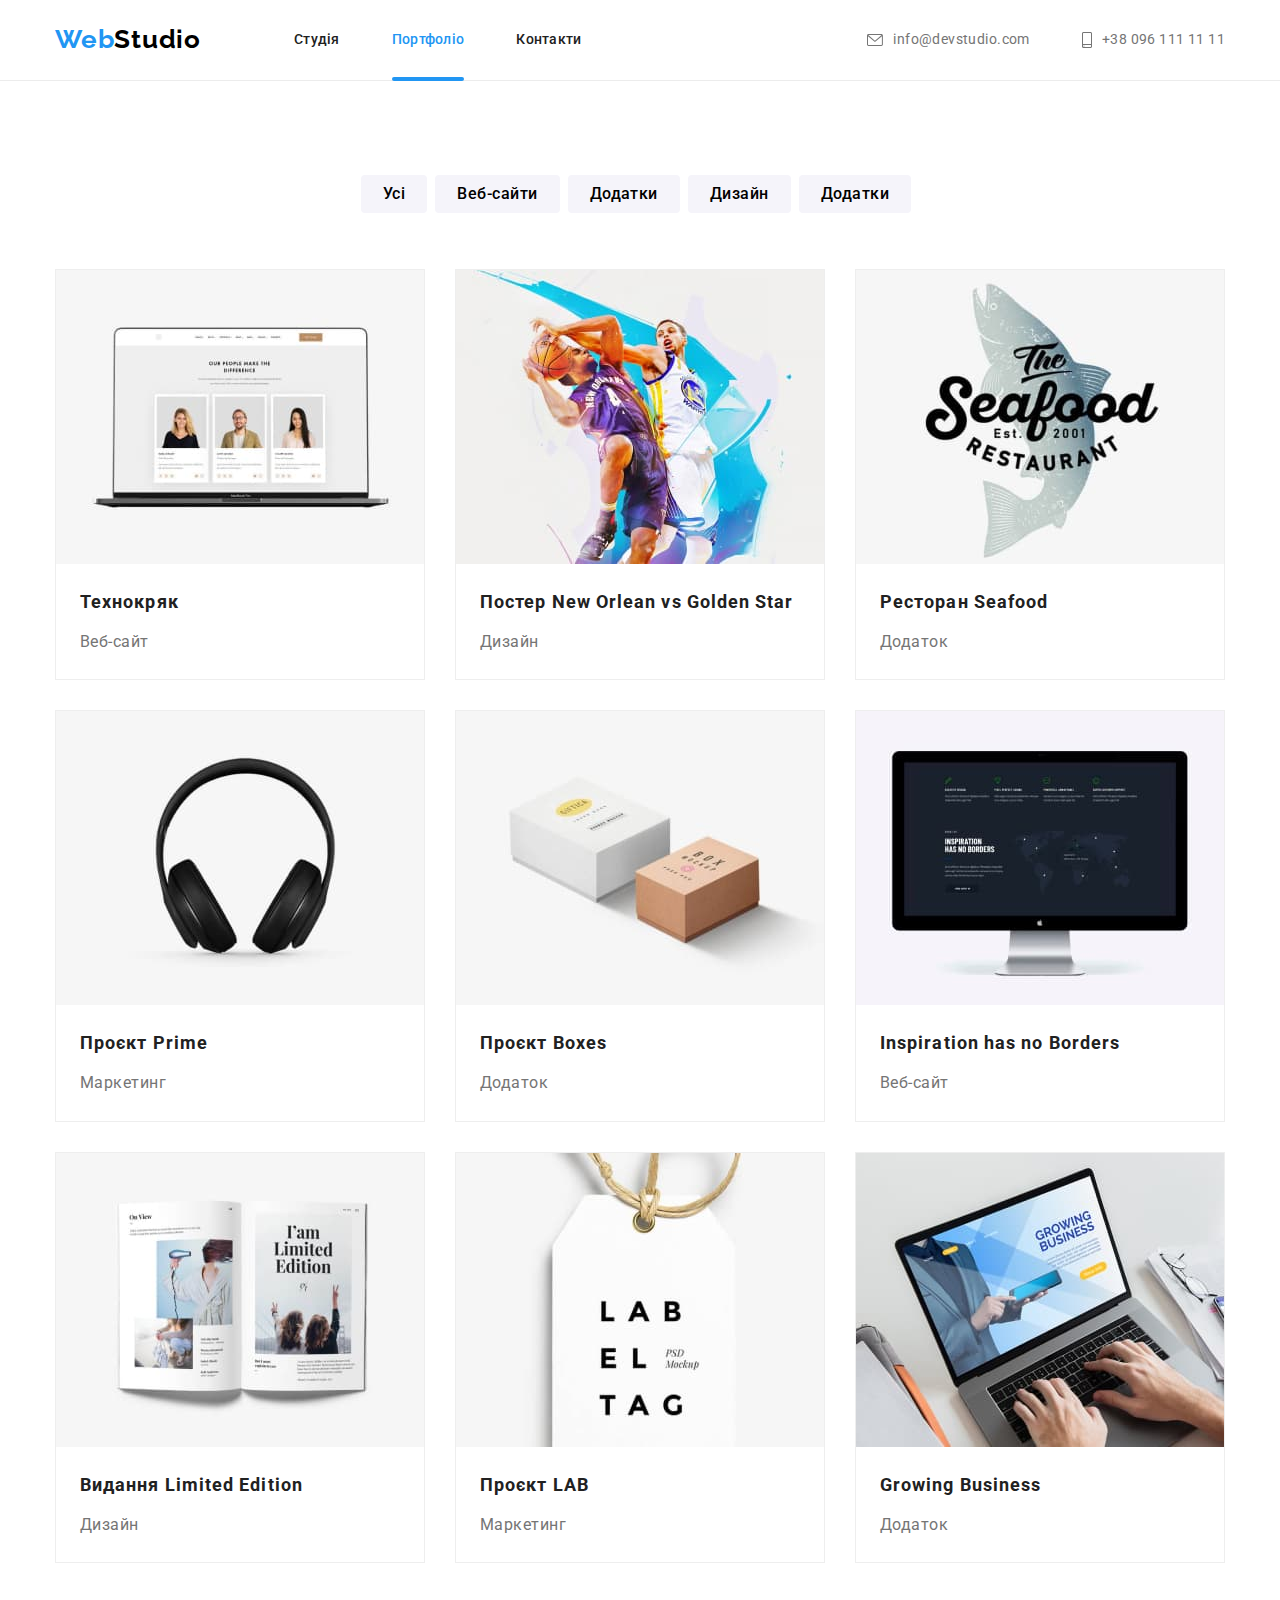
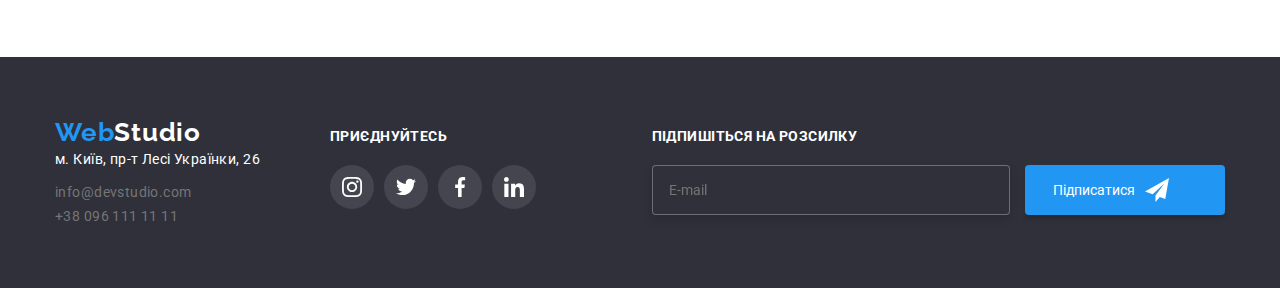
==== portfolio.html @ c7c5f83a "AAAAAAAAAAAAAA" ====
<!DOCTYPE html>
<html lang="uk">
  <head>
    <meta charset="UTF-8" />
    <meta http-equiv="X-UA-Compatible" content="IE=edge" />
    <meta name="viewport" content="width=device-width, initial-scale=1.0" />
    <link
      href="https://fonts.googleapis.com/css2?family=Raleway:wght@700&family=Roboto:wght@400;500;700;900&display=swap"
      rel="stylesheet"
    />
    <link
      rel="stylesheet"
      href="https://cdn.jsdelivr.net/npm/modern-normalize@1.1.0/modern-normalize.min.css"
    />
    <link rel="stylesheet" href="./css/styles.css" />
    <link rel="stylesheet" href="./sass/main.css">
    <title>Портфоліо</title>
  </head>
  <body>
    <header>
      <div class="conteiner header-conteiner">
        <nav class="nav-roof">
          <a class="logo-w" href="./index.html">
            <span class="logo">Web</span>Studio
          </a>
          <ul class="navigation">
            <li class="stipes">
              <a href="./index.html" class="navigation-col cursor">Студія</a>
            </li>
            <li class="stipes">
              <a
                href="./portfolio.html"
                class="navigation-col cursor-fx current"
                >Портфоліо</a
              >
            </li>
            <li class="stipes">
              <a href="#" class="navigation-col cursor">Контакти</a>
            </li>
          </ul>
        </nav>
        <ul class="navigation">
          <li>
            <a href="mailto:info@devstudio.com" class="navig-adres">
              <svg
                aria-label="пошта"
                class="navig-adres conta-ic"
                width="16px"
                height="12px"
              >
                <use href="./images/icons.svg#icon-mail-icon"></use>
              </svg>
              info@devstudio.com
            </a>
          </li>
          <li>
            <a href="tel:+380961111111" class="navig-adres">
              <svg
                aria-label="телефон"
                class="navig-adres conta-ic"
                width="10"
                height="16"
              >
                <use href="./images/icons.svg#icon-smartphone"></use>
              </svg>
              +38 096 111 11 11
            </a>
          </li>
        </ul>
      </div>
    </header>
    <main>
      <section class="buttons-portfolio-page">
        <div class="conteiner">
          <h1 class="visually-hidden">Наші проекти</h1>
          <ul>
            <div class="geo-port-butt">
              <li>
                <button type="button" class="button-portfolio">Усі</button>
              </li>
              <li>
                <button type="button" class="button-portfolio">
                  Веб-сайти
                </button>
              </li>
              <li>
                <button type="button" class="button-portfolio">Додатки</button>
              </li>
              <li>
                <button type="button" class="button-portfolio">Дизайн</button>
              </li>
              <li>
                <button type="button" class="button-portfolio">Додатки</button>
              </li>
            </div>
          </ul>
          <ul class="pic-port">
            <li class="portfolio-pic-back">
              <a class="portfolink" href="#">
                <div class="img-wrapper">
                  <img
                    src="./images/portfolio/the-technokryak.jpg"
                    alt="Сайт технокряк"
                    width="370"
                    height="294"
                  />
                  <div class="overlay">
                    <p class="overlay-tx">
                      Ресурс пропонує комплексні пропозиції з різним рівнем
                      функціоналу та сервісів. Все це дозволить відвідувачу
                      отримати вичерпні відомості про компанію чи приватну
                      особу.
                    </p>
                  </div>
                </div>
                <div class="pot-tx">
                  <h2 class="list-portfolio">Технокряк</h2>
                  <p class="list-portfolio-hide">Веб-сайт</p>
                </div>
              </a>
            </li>
            <li class="portfolio-pic-back">
              <a class="portfolink" href="#">
                <div class="img-wrapper">
                  <img
                    src="./images/portfolio/poster-of-basket-game.jpg"
                    alt="Постер до гри"
                    width="370"
                    height="294"
                  />
                  <div class="overlay">
                    <p class="overlay-tx">
                      Ресурс пропонує комплексні пропозиції з різним рівнем
                      функціоналу та сервісів. Все це дозволить відвідувачу
                      отримати вичерпні відомості про компанію чи приватну
                      особу.
                    </p>
                  </div>
                </div>
                <div class="pot-tx">
                  <h2 class="list-portfolio">
                    Постер New Orlean vs Golden Star
                  </h2>
                  <p class="list-portfolio-hide">Дизайн</p>
                </div>
              </a>
            </li>
            <li class="portfolio-pic-back">
              <a class="portfolink" href="#">
                <div class="img-wrapper">
                  <img
                    src="./images/portfolio/restaurant.jpg"
                    alt="Ресторан"
                    width="370"
                    height="294"
                  />
                  <div class="overlay">
                    <p class="overlay-tx">
                      Ресурс пропонує комплексні пропозиції з різним рівнем
                      функціоналу та сервісів. Все це дозволить відвідувачу
                      отримати вичерпні відомості про компанію чи приватну
                      особу.
                    </p>
                  </div>
                </div>
                <div class="pot-tx">
                  <h2 class="list-portfolio">Ресторан Seafood</h2>
                  <p class="list-portfolio-hide">Додаток</p>
                </div>
              </a>
            </li>
            <li class="portfolio-pic-back">
              <a class="portfolink" href="#">
                <div class="img-wrapper">
                  <img
                    src="./images/portfolio/the-prime-project.jpg"
                    alt="Проект прайм"
                    width="370"
                    height="294"
                  />
                  <div class="overlay">
                    <p class="overlay-tx">
                      Ресурс пропонує комплексні пропозиції з різним рівнем
                      функціоналу та сервісів. Все це дозволить відвідувачу
                      отримати вичерпні відомості про компанію чи приватну
                      особу.
                    </p>
                  </div>
                </div>
                <div class="pot-tx">
                  <h2 class="list-portfolio">Проєкт Prime</h2>
                  <p class="list-portfolio-hide">Маркетинг</p>
                </div>
              </a>
            </li>
            <li class="portfolio-pic-back">
              <a class="portfolink" href="#">
                <div class="img-wrapper">
                  <img
                    src="./images/portfolio/project-boxes.jpg"
                    alt="Проект коробки"
                    width="370"
                    height="294"
                  />
                  <div class="overlay">
                    <p class="overlay-tx">
                      Ресурс пропонує комплексні пропозиції з різним рівнем
                      функціоналу та сервісів. Все це дозволить відвідувачу
                      отримати вичерпні відомості про компанію чи приватну
                      особу.
                    </p>
                  </div>
                </div>
                <div class="pot-tx">
                  <h2 class="list-portfolio">Проєкт Boxes</h2>
                  <p class="list-portfolio-hide">Додаток</p>
                </div>
              </a>
            </li>
            <li class="portfolio-pic-back">
              <a class="portfolink" href="#">
                <div class="img-wrapper">
                  <img
                    src="./images/portfolio/inspiration.jpg"
                    alt="Натхнення не має кордонів"
                    width="370"
                    height="294"
                  />
                  <div class="overlay">
                    <p class="overlay-tx">
                      Ресурс пропонує комплексні пропозиції з різним рівнем
                      функціоналу та сервісів. Все це дозволить відвідувачу
                      отримати вичерпні відомості про компанію чи приватну
                      особу.
                    </p>
                  </div>
                </div>
                <div class="pot-tx">
                  <h2 class="list-portfolio">Inspiration has no Borders</h2>
                  <p class="list-portfolio-hide">Веб-сайт</p>
                </div>
              </a>
            </li>
            <li class="portfolio-pic-back">
              <a class="portfolink" href="#">
                <div class="img-wrapper">
                  <img
                    src="./images/portfolio/journal.jpg"
                    alt="Журнал"
                    width="370"
                    height="294"
                  />
                  <div class="overlay">
                    <p class="overlay-tx">
                      Ресурс пропонує комплексні пропозиції з різним рівнем
                      функціоналу та сервісів. Все це дозволить відвідувачу
                      отримати вичерпні відомості про компанію чи приватну
                      особу.
                    </p>
                  </div>
                </div>
                <div class="pot-tx">
                  <h2 class="list-portfolio">Видання Limited Edition</h2>
                  <p class="list-portfolio-hide">Дизайн</p>
                </div>
              </a>
            </li>
            <li class="portfolio-pic-back">
              <a class="portfolink" href="#">
                <div class="img-wrapper">
                  <img
                    src="./images/portfolio/the-lab-project.jpg"
                    alt="Проект Лаб"
                    width="370"
                    height="294"
                  />
                  <div class="overlay">
                    <p class="overlay-tx">
                      Ресурс пропонує комплексні пропозиції з різним рівнем
                      функціоналу та сервісів. Все це дозволить відвідувачу
                      отримати вичерпні відомості про компанію чи приватну
                      особу.
                    </p>
                  </div>
                </div>
                <div class="pot-tx">
                  <h2 class="list-portfolio">Проєкт LAB</h2>
                  <p class="list-portfolio-hide">Маркетинг</p>
                </div>
              </a>
            </li>
            <li class="portfolio-pic-back">
              <a class="portfolink" href="#">
                <div class="img-wrapper">
                  <img
                    src="./images/portfolio/growing-business.jpg"
                    alt="Зростаючий бізнес"
                    width="370"
                    height="294"
                  />
                  <div class="overlay">
                    <p class="overlay-tx">
                      Ресурс пропонує комплексні пропозиції з різним рівнем
                      функціоналу та сервісів. Все це дозволить відвідувачу
                      отримати вичерпні відомості про компанію чи приватну
                      особу.
                    </p>
                  </div>
                </div>
                <div class="pot-tx">
                  <h2 class="list-portfolio">Growing Business</h2>
                  <p class="list-portfolio-hide">Додаток</p>
                </div>
              </a>
            </li>
          </ul>
        </div>
      </section>
    </main>
    <footer class="web-footer">
      <div class="conteiner social-footer">
        <div class="footer-soccial">
          <a class="logo-w-footer" href="./index.html">
            <span class="logo">Web</span>Studio
          </a>
          <address>
            <ul>
              <li class="adre-s">
                <a
                  class="adress"
                  href="https://goo.gl/maps/diu9BWf4i3KZR2hF7"
                  rel="noopener noreferrer nofollow"
                >
                  м. Київ, пр-т Лесі Українки, 26
                </a>
              </li>
              <li>
                <a href="mailto:info@devstudio.com" class="navig-adres">
                  info@devstudio.com
                </a>
              </li>
              <li>
                <a href="tel:+380961111111" class="navig-adres">
                  +38 096 111 11 11
                </a>
              </li>
            </ul>
          </address>
        </div>
        <div class="footer-mg">
          <p class="tx-footer">Приєднуйтесь</p>
          <ul class="footer-icon-list">
            <li>
              <a href="#" class="social-footer-link">
                <svg aria-label="інста" class="social-footer-icon">
                  <use href="./images/icons.svg#icon-instagram"></use>
                </svg>
              </a>
            </li>
            <li>
              <a href="#" class="social-footer-link">
                <svg aria-label="твітер" class="social-footer-icon">
                  <use href="./images/icons.svg#icon-twitter"></use>
                </svg>
              </a>
            </li>
            <li>
              <a href="#" class="social-footer-link">
                <svg aria-label="фейсбук" class="social-footer-icon">
                  <use href="./images/icons.svg#icon-facebook"></use>
                </svg>
              </a>
            </li>
            <li>
              <a href="#" class="social-footer-link">
                <svg aria-label="лінкедін" class="social-footer-icon">
                  <use href="./images/icons.svg#icon-linkedin"></use>
                </svg>
              </a>
            </li>
          </ul>
        </div>
        <div class="form-footer">
          <p class="tx-footer">Підпишіться на розсилку</p>
          <form class="sub-footer">
            <label>
              <input
                type="email"
                class="footer-input"
                name="Email_adress"
                placeholder="E-mail"
                required
              />
            </label>
            <button type="submit" class="footer-button">
              Підписатися
              <svg
                aria-label="розсилка"
                class="ico-m"
                width="24px"
                height="24px"
              >
                <use href="./images/icons.svg#icon-send-f"></use>
              </svg>
            </button>
          </form>
        </div>
      </div>
    </footer>
  </body>
</html>
---- css/styles.css ----
.conta-ic {
  margin-right: 10px;
}
.conta-ic:hover,
.conta-ic:focus {
  color: var(--hovers-and-logo-color);
}
.social-list {
  display: flex;
  justify-content: center;
  column-gap: 10px;
}
.social-list-icon {
  width: 20px;
  height: 20px;
}
.social-list-link {
  width: 44px;
  height: 44px;
  border-radius: 50%;
  background-color: var(--bacground-color);
  display: flex;
  align-items: center;
  justify-content: center;
  fill: var(--social-icon-color);
  transition: background-color 250ms cubic-bezier(0.4, 0, 0.2, 1),
    fill 250ms cubic-bezier(0.4, 0, 0.2, 1);
}
.social-footer-icon {
  width: 20px;
  height: 20px;
  fill: var(--bacground-color);
}

.social-list-link:hover,
.social-list-link:focus {
  background-color: var(--hovers-and-logo-color);
}
.social-list-link:hover .social-list-icon,
.social-list-link:focus .social-list-icon {
  fill: var(--bacground-color);
}
.footer-adr {
  display: flex;
}
.web-footer {
  background-color: var(--board-bacground-color);
  padding-bottom: 60px;
  padding-top: 60px;
}
.address {
  margin-top: 20px;
}
---- sass/main.css ----
:root {
  --p-text-color: #757575;
  --bacground-color: #ffffff;
  --another-bacground-color: #f5f4fa;
  --board-bacground-color: #2f303a;
  --titel-link-color: #212121;
  --contacts-link-color: #757575;
  --hovers-and-logo-color: #2196f3;
  --logo-w-color: #000000;
  --logo-plus-color: #ffffff;
  --address-bord-color: #ffffff;
  --botton-colors-portfolio: #f5f4fa;
  --bacground-color-knopka: #188ce8;
  --bacground-color-advantages: #f5f4fa;
  --border-portfolio-pic: #eeeeee;
  --social-icon-color: #afb1b8;
}

h1,
h2,
h3,
h4,
p {
  margin: 0px;
}

ul,
ol {
  margin-top: 0;
  margin-bottom: 0;
  padding-left: 0;
}

button {
  cursor: pointer;
}

img {
  display: block;
  max-width: 101%;
  height: auto;
}

.list {
  list-style: none;
}

.link {
  text-decoration: none;
}

body {
  font-family: "Roboto", sans-serif;
  font-size: 14px;
  letter-spacing: 0.03em;
  color: var(--titel-link-color);
}

header {
  border-bottom: 1px solid #ececec;
}

ul {
  list-style: none;
}

.conteiner {
  width: 1200px;
  margin-left: auto;
  margin-right: auto;
  padding-left: 15px;
  padding-right: 15px;
}

.header-conteiner {
  display: flex;
  align-items: center;
  justify-content: space-between;
}

.board-knopka {
  width: 700px;
}

.klient {
  padding-top: 94px;
  padding-bottom: 94px;
}

.social-footer {
  display: flex;
  align-items: baseline;
}

.visually-hidden {
  position: absolute;
  white-space: nowrap;
  width: 1px;
  height: 1px;
  overflow: hidden;
  border: 0;
  padding: 0;
  clip: rect(0 0 0 0);
  -webkit-clip-path: inset(50%);
          clip-path: inset(50%);
  margin: -1px;
}

.button-modal {
  display: flex;
  align-items: center;
  justify-content: center;
  font-style: inherit;
  font-weight: 700;
  color: var(--bacground-color);
  font-size: 16px;
  line-height: 30px;
  letter-spacing: 0.06em;
  border: none;
  width: 200px;
  height: 50px;
  background-color: var(--hovers-and-logo-color);
  box-shadow: 0px 4px 4px rgba(0, 0, 0, 0.15);
  border-radius: 4px;
  margin: auto;
  margin-top: 30px;
}

.button-modal:hover,
.button-modal:focus {
  background-color: var(--bacground-color-knopka);
  transition: box-shadow 250ms cubic-bezier(0.4, 0, 0.2, 1);
}

.navig-adres {
  font-weight: 400;
  font-size: 14px;
  line-height: 1.7;
  font-style: normal;
  letter-spacing: 0.03em;
  color: var(--contacts-link-color);
  text-decoration: none;
  display: flex;
  align-items: center;
  transition: color 250ms cubic-bezier(0.4, 0, 0.2, 1);
}

.navig-adres:hover,
.navig-adres:focus {
  fill: var(--hovers-and-logo-color);
  color: var(--hovers-and-logo-color);
}

.nav-roof {
  display: flex;
  align-items: center;
}

.navigation {
  display: flex;
  -moz-column-gap: 52px;
       column-gap: 52px;
  font-weight: 500;
  font-size: 14px;
  line-height: 1.1;
  letter-spacing: 0.02em;
  fill: currentColor;
}

.navigation-col {
  color: var(--titel-link-color);
  text-decoration: none;
}

.navigation .navigation-col {
  display: block;
  color: var(--titel-link-color);
  padding-top: 25px;
  padding-bottom: 25px;
  font-weight: 500;
  font-size: 14px;
  line-height: 1.14;
  letter-spacing: 0.02em;
  transition: color 250ms cubic-bezier(0.4, 0, 0.2, 1);
}

.navigation-col.current {
  color: var(--hovers-and-logo-color);
}

.navigation-col:hover,
.navigation-col:focus {
  color: var(--hovers-and-logo-color);
}

.navigation .navigation-col:hover::after,
.navigation .navigation-col:focus::after {
  transform: scale(1);
}

.cursor-fx::after {
  position: absolute;
  content: "";
  bottom: -8px;
  right: 0;
  width: 100%;
  height: 4px;
  background: var(--hovers-and-logo-color);
  border-radius: 2px;
}

.cursor::after {
  position: absolute;
  content: "";
  bottom: -8px;
  right: 0;
  width: 100%;
  height: 4px;
  background: var(--hovers-and-logo-color);
  border-radius: 2px;
  transform: scale(0);
  transition: transform 250ms cubic-bezier(0.4, 0, 0.2, 1);
}

.stipes {
  position: relative;
}

.logo {
  font-weight: 700;
  font-size: 26px;
  line-height: 1.2;
  font-family: "Raleway", sans-serif;
  letter-spacing: 0.03em;
  color: var(--hovers-and-logo-color);
}

.logo-w {
  color: var(--logo-w-color);
  margin-right: 93px;
  padding-top: 24px;
  padding-bottom: 25px;
  font-weight: 700;
  font-size: 26px;
  line-height: 1.2;
  font-family: "Raleway", sans-serif;
  letter-spacing: 0.03em;
  text-decoration: none;
}

.logo-w-footer {
  color: var(--bacground-color);
  font-weight: 700;
  font-size: 26px;
  line-height: 1.2;
  font-family: "Raleway", sans-serif;
  letter-spacing: 0.03em;
  text-decoration: none;
}

.board {
  padding-top: 200px;
  padding-bottom: 200px;
  margin-left: auto;
  margin-right: auto;
  background-color: var(--board-bacground-color);
  background-image: linear-gradient(rgba(47, 48, 58, 0.4), rgba(47, 48, 58, 0.4)), url(../images/bordimg.jpg);
  background-repeat: no-repeat;
  background-size: cover;
  background-position: center;
  max-width: 1600px;
  height: 600px;
}

.zagolovok {
  display: flex;
  align-items: center;
  margin-left: auto;
  margin-right: auto;
  margin-bottom: 40px;
  font-weight: 900;
  font-size: 44px;
  line-height: 1.3;
  text-align: center;
  letter-spacing: 0.06em;
  text-transform: uppercase;
  color: var(--address-bord-color);
}

.knopka {
  cursor: pointer;
  display: block;
  padding-left: 32px;
  padding-right: 32px;
  padding-bottom: 10px;
  padding-top: 10px;
  margin-left: auto;
  margin-right: auto;
  font-family: inherit;
  font-weight: 700;
  font-size: 16px;
  line-height: 1.8;
  color: var(--logo-plus-color);
  background: var(--hovers-and-logo-color);
  box-shadow: 0px 4px 4px rgba(0, 0, 0, 0.15);
  border-radius: 4px;
  border: none;
  transition: background-color 250ms cubic-bezier(0.4, 0, 0.2, 1);
}

.knopka:hover,
.knopka:focus {
  background-color: var(--hovers-and-logo-color);
  color: var(--address-bord-color);
  background: var(--bacground-color-knopka);
  box-shadow: 0px 4px 4px rgba(0, 0, 0, 0.15);
}

.us-tx {
  padding-top: 94px;
}

.description-tx {
  display: flex;
  gap: 30px;
}

.box-svg {
  display: flex;
  height: 120px;
  justify-content: center;
  align-items: center;
  background-color: var(--another-bacground-color);
  border-radius: 4px;
  -moz-column-gap: 30px;
       column-gap: 30px;
}

.list {
  margin-bottom: 10px;
  font-size: 14px;
  line-height: 1.14;
  letter-spacing: 0.03em;
  text-transform: uppercase;
  margin-top: 30px;
  color: var(--titel-link-color);
}

.list-description {
  font-size: 14px;
  line-height: 1.7;
  letter-spacing: 0.03em;
  color: var(--p-text-color);
}

.what-we-do {
  padding-top: 94px;
}

.what-img {
  position: relative;
  display: flex;
  -moz-column-gap: 30px;
       column-gap: 30px;
  align-items: center;
  padding-bottom: 94px;
}

.what-list {
  display: flex;
  justify-content: center;
  align-items: center;
  position: absolute;
  width: 370px;
  height: 70px;
  background: rgba(47, 48, 58, 0.8);
  top: 224px;
}

.what-tx {
  font-family: inherit;
  font-weight: 700;
  font-size: 14px;
  line-height: 16px;
  text-transform: uppercase;
  letter-spacing: 0.03em;
  color: var(--bacground-color);
}

.list-images-work {
  font-size: 36px;
  line-height: 1.1;
  letter-spacing: 0.03em;
  color: var(--titel-link-color);
  margin-bottom: 50px;
  margin-left: 400px;
  margin-right: 400px;
}

.name-staff {
  font-size: 16px;
  line-height: 1.1;
  letter-spacing: 0.03em;
  color: var(--titel-link-color);
  margin-bottom: 10px;
}

.about-staff {
  font-size: 16px;
  line-height: 1.1;
  letter-spacing: 0.03em;
  color: var(--p-text-color);
  margin-bottom: 16px;
}

.name-kenty {
  display: block;
  text-align: center;
  padding: 30px;
}

.about-team-back {
  width: 270px;
}

.our-advantages {
  padding-top: 94px;
  padding-bottom: 94px;
  background: var(--bacground-color-advantages);
}

.team-work {
  text-align: center;
}

.profi {
  display: flex;
  gap: 30px;
}

.our-advantages .about-team-back {
  background: var(--bacground-color);
  box-shadow: 0px 1px 3px rgba(0, 0, 0, 0.12), 0px 1px 1px rgba(0, 0, 0, 0.14), 0px 2px 1px rgba(0, 0, 0, 0.2);
  border-radius: 0px 0px 4px 4px;
}

.box-client {
  display: flex;
  width: 170px;
  height: 92px;
  justify-content: center;
  align-items: center;
  border: 1px solid var(--social-icon-color);
  border-radius: 4px;
  fill: var(--social-icon-color);
  transition: fill 250ms cubic-bezier(0.4, 0, 0.2, 1), border-color 250ms cubic-bezier(0.4, 0, 0.2, 1);
}

.us-clients {
  display: flex;
  -moz-column-gap: 30px;
       column-gap: 30px;
}

.box-client:hover,
.box-client:focus {
  border-color: var(--hovers-and-logo-color);
  fill: var(--hovers-and-logo-color);
}

.clients-work {
  display: flex;
  justify-content: center;
  margin-top: 0%;
  margin-left: auto;
  margin-right: auto;
}

.footer-soccial {
  margin-right: 70px;
}

.adre-s:not(:last-child) {
  margin-bottom: 9px;
}

.adress {
  display: block;
  font-style: normal;
  font-weight: 400;
  font-size: 14px;
  line-height: 1.7;
  /* or 171% */
  color: var(--address-bord-color);
  letter-spacing: 0.03em;
  text-decoration: none;
}

.footer-mg {
  margin-right: 93px;
}

.footer-icon-list {
  display: flex;
  -moz-column-gap: 10px;
       column-gap: 10px;
}

.social-footer-link {
  display: flex;
  width: 44px;
  height: 44px;
  justify-content: center;
  align-items: center;
  background-color: rgba(255, 255, 255, 0.1);
  border-radius: 50%;
  transition: background-color 250ms cubic-bezier(0.4, 0, 0.2, 1);
}

.social-footer-link:hover,
.social-footer-link:focus {
  background-color: var(--hovers-and-logo-color);
}

.social-footer-link .social-footer-icon,
.social-footer-link .social-footer-icon {
  fill: var(--bacground-color);
}

.social-footer-link:hover,
.social-footer-link:focus {
  color: var(--hovers-and-logo-color);
}

.backdrop {
  position: fixed;
  z-index: 100;
  top: 0;
  left: 0;
  width: 100%;
  height: 100%;
  background-color: rgba(0, 0, 0, 0.2);
  transition: opacity 250ms ease, visibility 250ms ease, background-color 250ms cubic-bezier(0.4, 0, 0.2, 1);
}

.backdrop.is-hidden {
  visibility: hidden;
  opacity: 0;
  pointer-events: none;
  transition: 250ms cubic-bezier(0.4, 0, 0.2, 1);
}

.modal {
  position: absolute;
  top: 50%;
  left: 50%;
  transform: translate(-50%, -50%);
  width: 530px;
  padding: 40px 40px;
  background-color: var(--bacground-color);
}

.knopka-modal {
  position: absolute;
  display: flex;
  align-items: center;
  justify-content: center;
  background-color: transparent;
  border: 1px solid rgba(0, 0, 0, 0.1);
  border-radius: 50%;
  width: 30px;
  height: 30px;
  padding: 0;
  left: auto;
  top: 8px;
  right: 8px;
}

.knopka-modal:hover,
.knopka-modal:focus {
  fill: var(--hovers-and-logo-color);
  transition: box-shadow 250ms cubic-bezier(0.4, 0, 0.2, 1);
}

.modal-title {
  font-family: inherit;
  font-weight: 700;
  font-size: 20px;
  line-height: 23px;
  text-align: center;
  color: var(--titel-link-color);
}

.modal-lab {
  display: flex;
  flex-direction: column;
  margin-top: 30px;
}

.di-imp-mod {
  display: block;
  position: relative;
}

.modal-icon {
  position: absolute;
  display: block;
  top: 0;
  left: 0;
  transform: translate(75%, 75%);
}

.modal-name {
  display: block;
  font-family: inherit;
  font-weight: 400;
  font-size: 12px;
  line-height: 14px;
  color: var(--contacts-link-color);
  margin-bottom: 4px;
}

.input-modal {
  width: 100%;
  height: 40px;
  border: 1px solid rgba(33, 33, 33, 0.2);
  border-radius: 4px;
  padding-left: 40px;
}

.input-modal:focus {
  border-color: var(--hovers-and-logo-color);
  outline: none;
  transition: box-shadow 250ms cubic-bezier(0.4, 0, 0.2, 1);
}

.input-modal:focus + .modal-icon {
  fill: var(--hovers-and-logo-color);
  color: var(--hovers-and-logo-color);
  transition: box-shadow 250ms cubic-bezier(0.4, 0, 0.2, 1);
}

.modal-comments {
  width: 100%;
  height: 120px;
  border: 1px solid rgba(33, 33, 33, 0.2);
  border-radius: 4px;
  padding-left: 16px;
  padding-top: 12px;
  resize: none;
  margin-bottom: 20px;
  font-family: inherit;
  font-weight: 400;
  font-size: 12px;
  letter-spacing: inherit;
}

.modal-comments:focus {
  outline: none;
  transition: box-shadow 250ms cubic-bezier(0.4, 0, 0.2, 1);
}

.modal-comments::-moz-placeholder {
  fill: rgba(117, 117, 117, 0.05);
  font-family: inherit;
  font-weight: 400;
  font-size: 12px;
  letter-spacing: inherit;
}

.modal-comments:-ms-input-placeholder {
  fill: rgba(117, 117, 117, 0.05);
  font-family: inherit;
  font-weight: 400;
  font-size: 12px;
  letter-spacing: inherit;
}

.modal-comments::placeholder {
  fill: rgba(117, 117, 117, 0.05);
  font-family: inherit;
  font-weight: 400;
  font-size: 12px;
  letter-spacing: inherit;
}

.modal-check {
  -webkit-appearance: none;
     -moz-appearance: none;
          appearance: none;
  position: absolute;
}

.checkbox-modal {
  display: flex;
  width: 16px;
  height: 15px;
  border: 1px solid;
  border-radius: 2px;
  color: var(--titel-link-color);
  cursor: pointer;
  margin-right: 10px;
}

.ico-hide-checkbox {
  display: none;
}

.modal-check:checked + .checkbox-modal {
  background-color: var(--hovers-and-logo-color);
  border: none;
}

.modal-check:checked + .checkbox-modal .ico-hide-checkbox {
  display: block;
  fill: var(--bacground-color);
}

.modal-check:focus + .checkbox-modal {
  box-shadow: 0 0 0 2px var(--hovers-and-logo-color);
  transition: box-shadow 250ms cubic-bezier(0.4, 0, 0.2, 1);
}

.aga-konechno {
  font-family: inherit;
  font-weight: 400;
  font-size: 14px;
  line-height: 24px;
  letter-spacing: 0.03em;
  color: var(--hovers-and-logo-color);
}

.modal-check-field {
  display: flex;
  align-items: center;
}

.form-footer {
  margin-left: auto;
}

.footer-input {
  background: #2f303a;
  color: rgba(255, 255, 255, 0.6);
  width: 358px;
  height: 50px;
  border: 1px solid rgba(255, 255, 255, 0.3);
  filter: drop-shadow(0px 4px 4px rgba(0, 0, 0, 0.15));
  border-radius: 4px;
  padding-left: 16px;
}

.footer-button {
  background: var(--hovers-and-logo-color);
  color: var(--bacground-color);
  width: 200px;
  height: 50px;
  margin-left: 12px;
  border: none;
  box-shadow: 0px 4px 4px rgba(0, 0, 0, 0.15);
  border-radius: 4px;
  display: inline-flex;
  align-items: center;
  padding: 10px 28px;
}

.ico-m {
  margin-left: 10px;
}

.tx-footer {
  margin-bottom: 20px;
  color: var(--bacground-color);
  font-weight: 700;
  font-size: 14px;
  line-height: 1.14;
  text-align: left;
  text-transform: uppercase;
}

.buttons-portfolio-page {
  padding-top: 94px;
  padding-bottom: 94px;
}

.geo-port-butt {
  display: flex;
  align-items: center;
  justify-content: center;
  margin-bottom: 56px;
}

.pic-port {
  display: flex;
  flex-wrap: wrap;
  gap: 30px;
}

.portfolio-pic-back {
  width: 370px;
  background: var(--bacground-color);
  border: 1px solid var(--border-portfolio-pic);
}

.button-portfolio:not(:last-child) {
  margin-right: 8px;
}

.button-portfolio {
  font-family: inherit;
  font-weight: 500;
  font-size: 16px;
  line-height: 1.6;
  text-align: center;
  letter-spacing: 0.03em;
  cursor: pointer;
  height: 38px;
  border-radius: 4px;
  background-color: var(--botton-colors-portfolio);
  margin-right: 8px;
  padding: 6px 22px;
  border: none;
  transition: color 250ms cubic-bezier(0.4, 0, 0.2, 1), background-color 250ms cubic-bezier(0.4, 0, 0.2, 1);
}

.button-portfolio:hover,
.button-portfolio:focus {
  background-color: var(--hovers-and-logo-color);
  color: var(--address-bord-color);
  box-shadow: 0px 3px 1px rgba(0, 0, 0, 0.1), 0px 1px 2px rgba(0, 0, 0, 0.08), 0px 2px 2px rgba(0, 0, 0, 0.12);
}

.img-wrapper {
  position: relative;
  display: flex;
  overflow: hidden;
}

.overlay {
  position: absolute;
  background-color: rgba(33, 150, 243, 0.9);
  height: 100%;
  overflow: auto;
  transform: translateY(100%);
  transition: transform 250ms linear;
  transition-timing-function: cubic-bezier(0.4, 0, 0.2, 1);
}

.overlay-tx {
  color: var(--address-bord-color);
  font-family: inherit;
  font-weight: 400;
  letter-spacing: 0.03em;
  padding: 63px 24px;
  font-size: 18px;
  line-height: 28px;
}

.pot-tx {
  padding: 20px 24px;
}

.list-portfolio {
  margin-bottom: 4px;
  font-size: 18px;
  line-height: 2;
  /* identical to box height, or 200% */
  letter-spacing: 0.06em;
  color: var(--titel-link-color);
}

.list-portfolio-hide {
  font-size: 16px;
  line-height: 2.2;
  /* identical to box height, or 188% */
  letter-spacing: 0.03em;
  color: var(--contacts-link-color);
}

.portfolio-pic-back {
  width: 370px;
  background: var(--bacground-color);
  border: 1px solid var(--border-portfolio-pic);
}

.portfolink {
  display: block;
  text-decoration: none;
  transition: box-shadow 250ms cubic-bezier(0.4, 0, 0.2, 1);
}

.portfolink:hover .overlay,
.portfolink:focus .overlay {
  transform: translateY(0%);
}

.portfolink:hover,
.portfolink:focus {
  box-shadow: 0px 1px 1px rgba(0, 0, 0, 0.12), 0px 4px 4px rgba(0, 0, 0, 0.06), 1px 4px 6px rgba(0, 0, 0, 0.16);
}/*# sourceMappingURL=main.css.map */
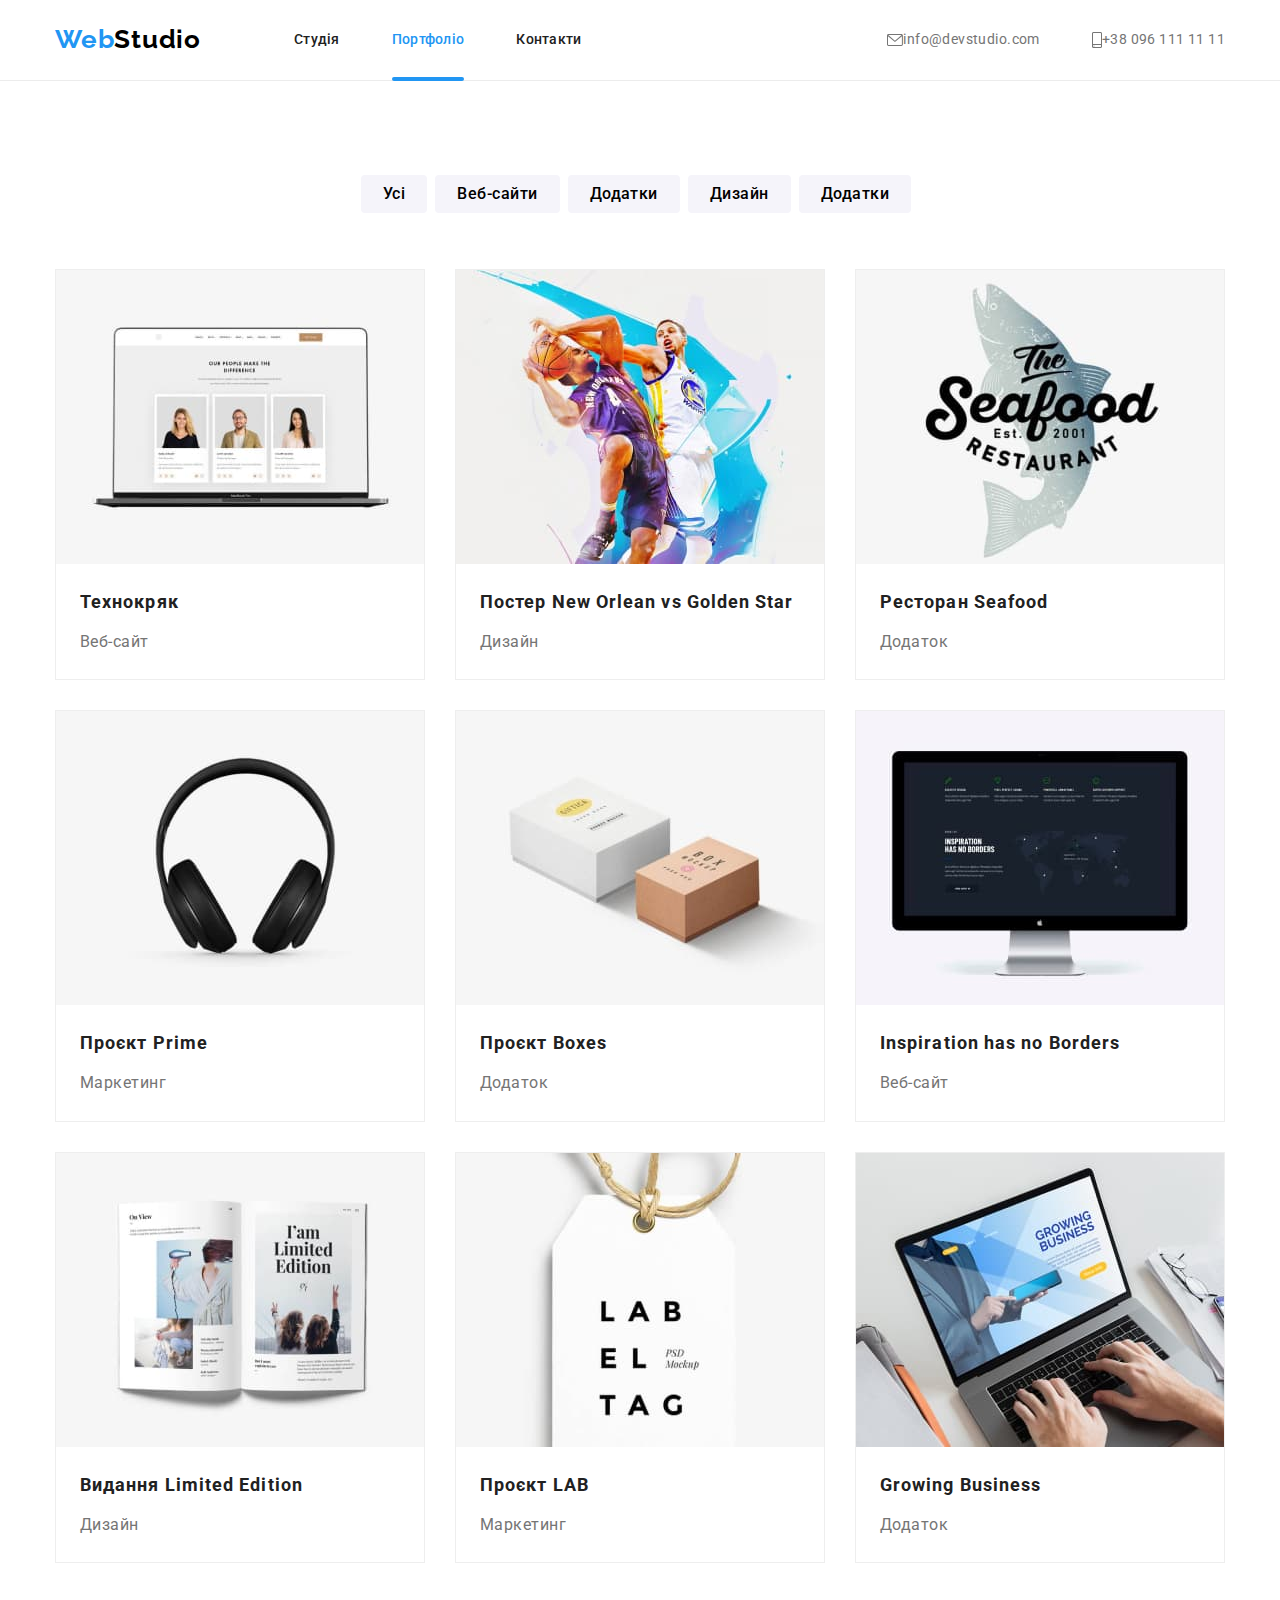
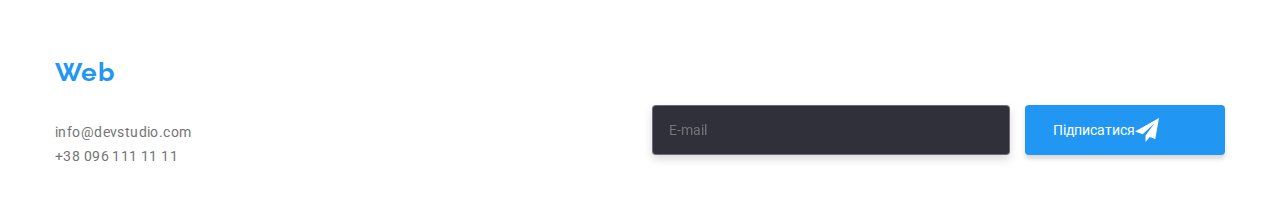
==== commit 4c88e255: "111" ====
--- a/portfolio.html
+++ b/portfolio.html
@@ -396,7 +396,7 @@
               Підписатися
               <svg
                 aria-label="розсилка"
-                class="ico-m"
+                class="icon-button-footer"
                 width="24px"
                 height="24px"
               >
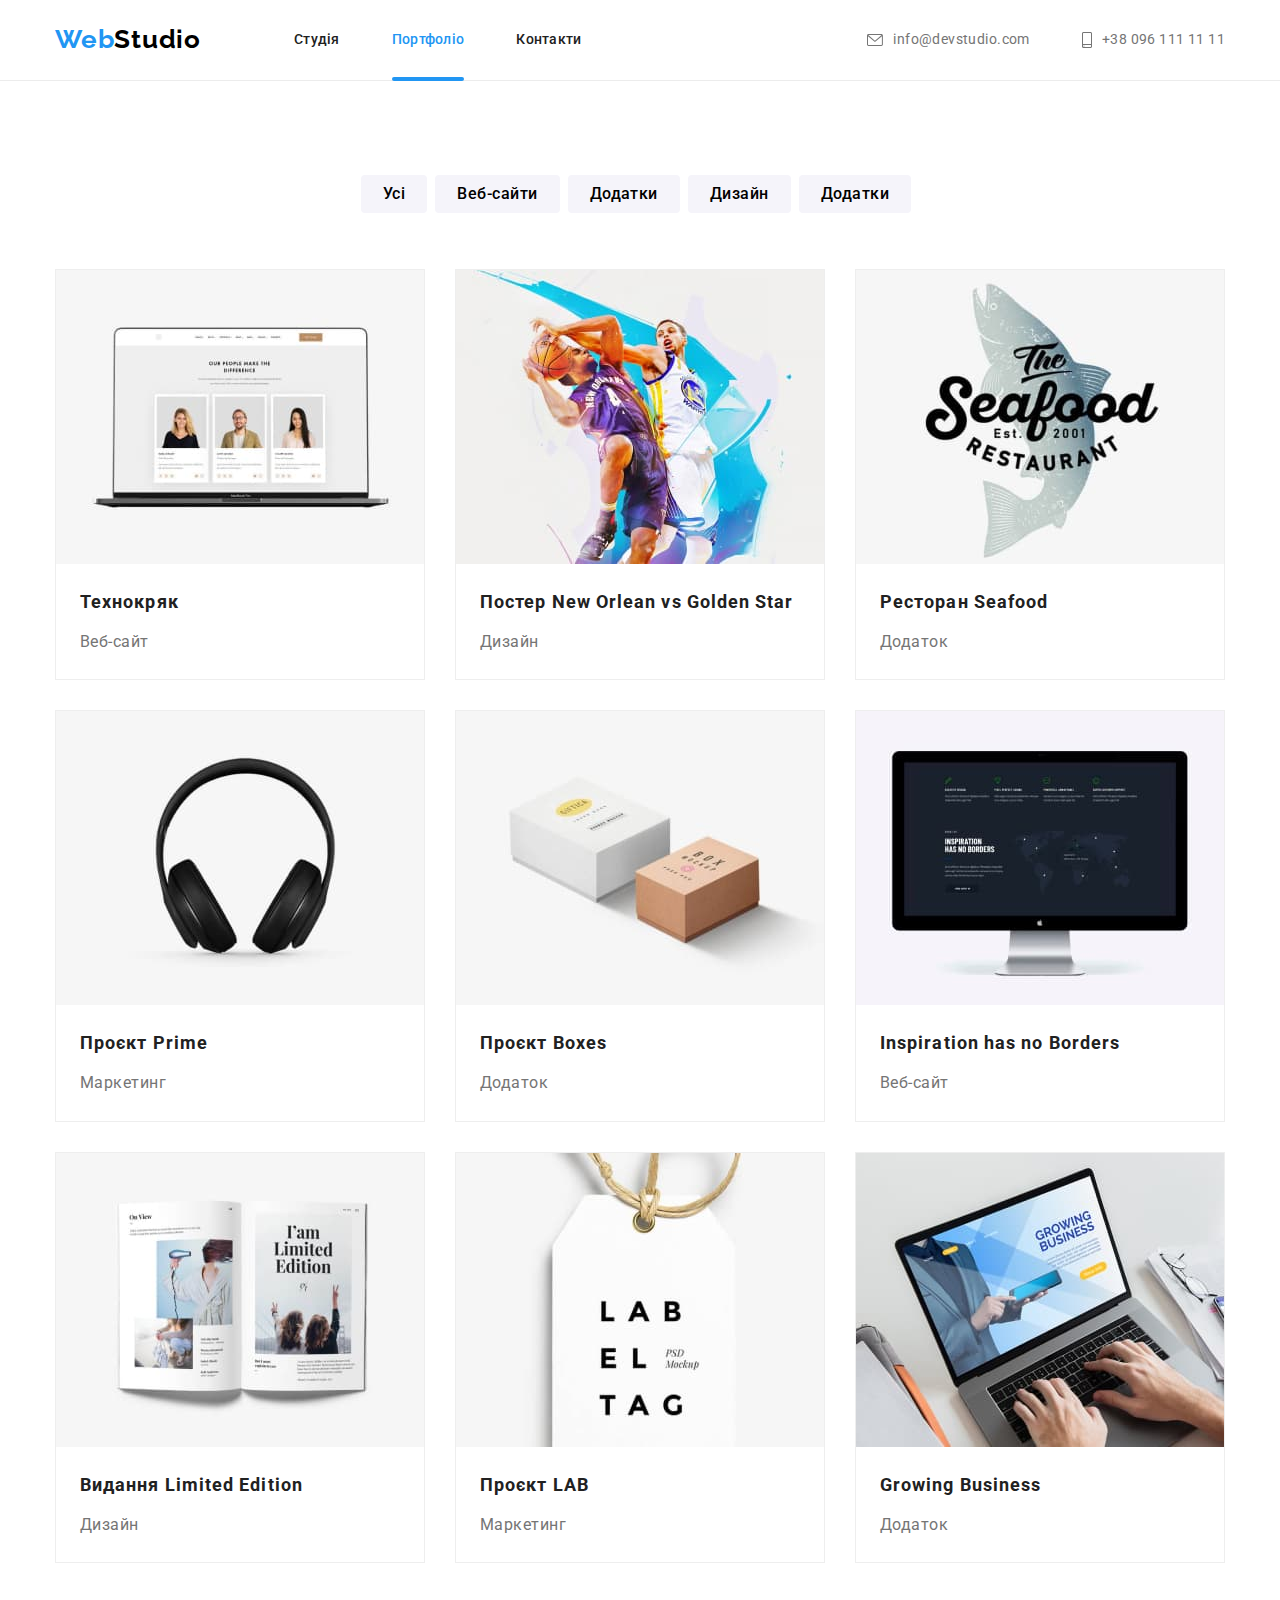
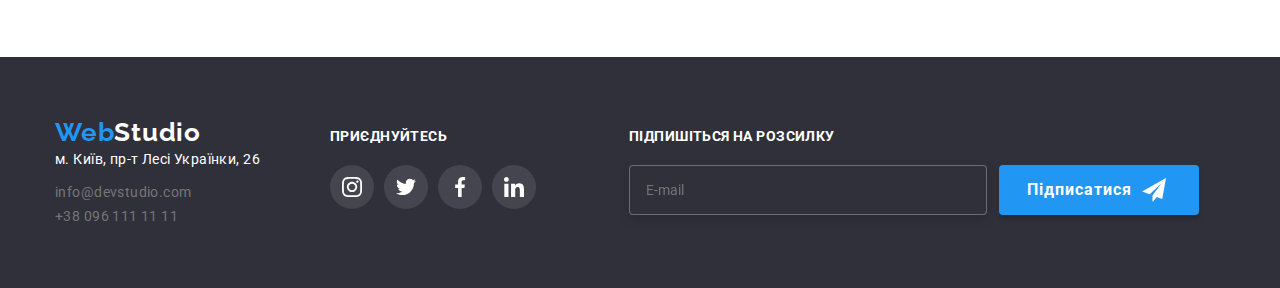
==== commit c2027768: "da" ====
--- a/portfolio.html
+++ b/portfolio.html
@@ -12,8 +12,7 @@
       rel="stylesheet"
       href="https://cdn.jsdelivr.net/npm/modern-normalize@1.1.0/modern-normalize.min.css"
     />
-    <link rel="stylesheet" href="./css/styles.css" />
-    <link rel="stylesheet" href="./sass/main.css">
+    <link rel="stylesheet" href="./css/main.min.css">
     <title>Портфоліо</title>
   </head>
   <body>
--- a/css/main.min.css
+++ b/css/main.min.css
@@ -0,0 +1 @@
+:root{--p-text-color: #757575;--bacground-color: #ffffff;--another-bacground-color: #f5f4fa;--board-bacground-color: #2f303a;--titel-link-color: #212121;--contacts-link-color: #757575;--hovers-and-logo-color: #2196f3;--logo-w-color: #000000;--logo-plus-color: #ffffff;--address-bord-color: #ffffff;--botton-colors-portfolio: #f5f4fa;--bacground-color-knopka: #188ce8;--bacground-color-advantages: #f5f4fa;--border-portfolio-pic: #eeeeee;--social-icon-color: #afb1b8}h1,h2,h3,h4,p{margin:0px}ul,ol{margin-top:0;margin-bottom:0;padding-left:0}button{cursor:pointer}img{display:block;max-width:101%;height:auto}.list{list-style:none}.link{text-decoration:none}body{font-family:"Roboto",sans-serif;font-size:14px;letter-spacing:.03em;color:var(--titel-link-color)}header{border-bottom:1px solid #ececec}ul{list-style:none}.conteiner{width:1200px;margin-left:auto;margin-right:auto;padding-left:15px;padding-right:15px}.header-conteiner{display:-webkit-box;display:-ms-flexbox;display:flex;-webkit-box-align:center;-ms-flex-align:center;align-items:center;-webkit-box-pack:justify;-ms-flex-pack:justify;justify-content:space-between}.board-hero{width:700px}.client{padding-top:94px;padding-bottom:94px}.social-footer{display:-webkit-box;display:-ms-flexbox;display:flex;-webkit-box-align:baseline;-ms-flex-align:baseline;align-items:baseline}.visually-hidden{position:absolute;white-space:nowrap;width:1px;height:1px;overflow:hidden;border:0;padding:0;clip:rect(0 0 0 0);-webkit-clip-path:inset(50%);clip-path:inset(50%);margin:-1px}.button-modal{display:-webkit-box;display:-ms-flexbox;display:flex;-webkit-box-align:center;-ms-flex-align:center;align-items:center;-webkit-box-pack:center;-ms-flex-pack:center;justify-content:center;font-style:inherit;font-weight:700;color:var(--bacground-color);font-size:16px;line-height:30px;letter-spacing:.06em;border:none;width:200px;height:50px;background-color:var(--hovers-and-logo-color);-webkit-box-shadow:0px 4px 4px rgba(0,0,0,.15);box-shadow:0px 4px 4px rgba(0,0,0,.15);border-radius:4px;margin:auto;margin-top:30px}.button-modal:hover,.button-modal:focus{background-color:var(--bacground-color-knopka);-webkit-transition:-webkit-box-shadow 250ms cubic-bezier(0.4, 0, 0.2, 1);transition:-webkit-box-shadow 250ms cubic-bezier(0.4, 0, 0.2, 1);transition:box-shadow 250ms cubic-bezier(0.4, 0, 0.2, 1);transition:box-shadow 250ms cubic-bezier(0.4, 0, 0.2, 1), -webkit-box-shadow 250ms cubic-bezier(0.4, 0, 0.2, 1)}.navig-adres{font-weight:400;font-size:14px;line-height:1.7;font-style:normal;letter-spacing:.03em;color:var(--contacts-link-color);text-decoration:none;display:-webkit-box;display:-ms-flexbox;display:flex;-webkit-box-align:center;-ms-flex-align:center;align-items:center;-webkit-transition:color 250ms cubic-bezier(0.4, 0, 0.2, 1);transition:color 250ms cubic-bezier(0.4, 0, 0.2, 1)}.navig-adres:hover,.navig-adres:focus{fill:var(--hovers-and-logo-color);color:var(--hovers-and-logo-color)}.nav-roof{display:-webkit-box;display:-ms-flexbox;display:flex;-webkit-box-align:center;-ms-flex-align:center;align-items:center}.navigation{display:-webkit-box;display:-ms-flexbox;display:flex;-webkit-column-gap:52px;-moz-column-gap:52px;column-gap:52px;font-weight:500;font-size:14px;line-height:1.1;letter-spacing:.02em;fill:currentColor}.navigation .navigation-col{display:block;color:var(--titel-link-color);padding-top:25px;padding-bottom:25px;font-weight:500;font-size:14px;line-height:1.14;letter-spacing:.02em;-webkit-transition:color 250ms cubic-bezier(0.4, 0, 0.2, 1);transition:color 250ms cubic-bezier(0.4, 0, 0.2, 1)}.navigation-col{color:var(--titel-link-color);text-decoration:none}.navigation-col:hover,.navigation-col:focus{color:var(--hovers-and-logo-color)}.navigation-col.current{color:var(--hovers-and-logo-color)}.navigation .navigation-col:hover::after,.navigation .navigation-col:focus::after{-webkit-transform:scale(1);transform:scale(1)}.cursor-fx::after{position:absolute;content:"";bottom:-8px;right:0;width:100%;height:4px;background:var(--hovers-and-logo-color);border-radius:2px}.cursor::after{position:absolute;content:"";bottom:-8px;right:0;width:100%;height:4px;background:var(--hovers-and-logo-color);border-radius:2px;-webkit-transform:scale(0);transform:scale(0);-webkit-transition:-webkit-transform 250ms cubic-bezier(0.4, 0, 0.2, 1);transition:-webkit-transform 250ms cubic-bezier(0.4, 0, 0.2, 1);transition:transform 250ms cubic-bezier(0.4, 0, 0.2, 1);transition:transform 250ms cubic-bezier(0.4, 0, 0.2, 1), -webkit-transform 250ms cubic-bezier(0.4, 0, 0.2, 1)}.stipes{position:relative}.logo{font-weight:700;font-size:26px;line-height:1.2;font-family:"Raleway",sans-serif;letter-spacing:.03em;color:var(--hovers-and-logo-color)}.logo-w{color:var(--logo-w-color);margin-right:93px;padding-top:24px;padding-bottom:25px;font-weight:700;font-size:26px;line-height:1.2;font-family:"Raleway",sans-serif;letter-spacing:.03em;text-decoration:none}.logo-w-footer{color:var(--bacground-color);font-weight:700;font-size:26px;line-height:1.2;font-family:"Raleway",sans-serif;letter-spacing:.03em;text-decoration:none}.board{padding-top:200px;padding-bottom:200px;margin-left:auto;margin-right:auto;background-color:var(--board-bacground-color);background-image:-webkit-gradient(linear, left top, left bottom, from(rgba(47, 48, 58, 0.4)), to(rgba(47, 48, 58, 0.4))),url(../images/bordimg.jpg);background-image:linear-gradient(rgba(47, 48, 58, 0.4), rgba(47, 48, 58, 0.4)),url(../images/bordimg.jpg);background-repeat:no-repeat;background-size:cover;background-position:center;max-width:1600px;height:600px}.hero-title{display:-webkit-box;display:-ms-flexbox;display:flex;-webkit-box-align:center;-ms-flex-align:center;align-items:center;margin-left:auto;margin-right:auto;margin-bottom:40px;font-weight:900;font-size:44px;line-height:1.3;text-align:center;letter-spacing:.06em;text-transform:uppercase;color:var(--address-bord-color)}.hero-button{cursor:pointer;display:block;padding-left:32px;padding-right:32px;padding-bottom:10px;padding-top:10px;margin-left:auto;margin-right:auto;font-family:inherit;font-weight:700;font-size:16px;line-height:1.8;color:var(--logo-plus-color);background:var(--hovers-and-logo-color);-webkit-box-shadow:0px 4px 4px rgba(0,0,0,.15);box-shadow:0px 4px 4px rgba(0,0,0,.15);border-radius:4px;border:none;-webkit-transition:background-color 250ms cubic-bezier(0.4, 0, 0.2, 1);transition:background-color 250ms cubic-bezier(0.4, 0, 0.2, 1)}.hero-button:hover,.hero-button:focus{background-color:var(--hovers-and-logo-color);color:var(--address-bord-color);background:var(--bacground-color-knopka);-webkit-box-shadow:0px 4px 4px rgba(0,0,0,.15);box-shadow:0px 4px 4px rgba(0,0,0,.15)}.us-tx{padding-top:94px}.description-tx{display:-webkit-box;display:-ms-flexbox;display:flex;gap:30px}.box-svg{display:-webkit-box;display:-ms-flexbox;display:flex;height:120px;-webkit-box-pack:center;-ms-flex-pack:center;justify-content:center;-webkit-box-align:center;-ms-flex-align:center;align-items:center;background-color:var(--another-bacground-color);border-radius:4px;-webkit-column-gap:30px;-moz-column-gap:30px;column-gap:30px}.list{margin-bottom:10px;font-size:14px;line-height:1.14;letter-spacing:.03em;text-transform:uppercase;margin-top:30px;color:var(--titel-link-color)}.list-description{font-size:14px;line-height:1.7;letter-spacing:.03em;color:var(--p-text-color)}.what-we-do{padding-top:94px}.what-img{position:relative;display:-webkit-box;display:-ms-flexbox;display:flex;-webkit-column-gap:30px;-moz-column-gap:30px;column-gap:30px;-webkit-box-align:center;-ms-flex-align:center;align-items:center;padding-bottom:94px}.what-list{display:-webkit-box;display:-ms-flexbox;display:flex;-webkit-box-pack:center;-ms-flex-pack:center;justify-content:center;-webkit-box-align:center;-ms-flex-align:center;align-items:center;position:absolute;width:370px;height:70px;background:rgba(47,48,58,.8);top:224px}.what-tx{font-family:inherit;font-weight:700;font-size:14px;line-height:16px;text-transform:uppercase;letter-spacing:.03em;color:var(--bacground-color)}.list-images-work{font-size:36px;line-height:1.1;letter-spacing:.03em;color:var(--titel-link-color);margin-bottom:50px;margin-left:400px;margin-right:400px}.name-staff{font-size:16px;line-height:1.1;letter-spacing:.03em;color:var(--titel-link-color);margin-bottom:10px}.about-staff{font-size:16px;line-height:1.1;letter-spacing:.03em;color:var(--p-text-color);margin-bottom:16px}.name-staf-cards{display:block;text-align:center;padding:30px}.about-team-back{width:270px}.our-advantages{padding-top:94px;padding-bottom:94px;background:var(--bacground-color-advantages)}.our-advantages .about-team-back{background:var(--bacground-color);-webkit-box-shadow:0px 1px 3px rgba(0,0,0,.12),0px 1px 1px rgba(0,0,0,.14),0px 2px 1px rgba(0,0,0,.2);box-shadow:0px 1px 3px rgba(0,0,0,.12),0px 1px 1px rgba(0,0,0,.14),0px 2px 1px rgba(0,0,0,.2);border-radius:0px 0px 4px 4px}.team-work{text-align:center}.profi{display:-webkit-box;display:-ms-flexbox;display:flex;gap:30px}.box-client{display:-webkit-box;display:-ms-flexbox;display:flex;width:170px;height:92px;-webkit-box-pack:center;-ms-flex-pack:center;justify-content:center;-webkit-box-align:center;-ms-flex-align:center;align-items:center;border:1px solid var(--social-icon-color);border-radius:4px;fill:var(--social-icon-color);-webkit-transition:fill 250ms cubic-bezier(0.4, 0, 0.2, 1),border-color 250ms cubic-bezier(0.4, 0, 0.2, 1);transition:fill 250ms cubic-bezier(0.4, 0, 0.2, 1),border-color 250ms cubic-bezier(0.4, 0, 0.2, 1)}.box-client:hover,.box-client:focus{border-color:var(--hovers-and-logo-color);fill:var(--hovers-and-logo-color)}.us-clients{display:-webkit-box;display:-ms-flexbox;display:flex;-webkit-column-gap:30px;-moz-column-gap:30px;column-gap:30px}.clients-work{display:-webkit-box;display:-ms-flexbox;display:flex;-webkit-box-pack:center;-ms-flex-pack:center;justify-content:center;margin-top:0%;margin-left:auto;margin-right:auto}.footer-soccial{margin-right:70px}.adre-s:not(:last-child){margin-bottom:9px}.adress{display:block;font-style:normal;font-weight:400;font-size:14px;line-height:1.7;color:var(--address-bord-color);letter-spacing:.03em;text-decoration:none}.footer-mg{margin-right:93px}.footer-icon-list{display:-webkit-box;display:-ms-flexbox;display:flex;-webkit-column-gap:10px;-moz-column-gap:10px;column-gap:10px}.social-footer-link{display:-webkit-box;display:-ms-flexbox;display:flex;width:44px;height:44px;-webkit-box-pack:center;-ms-flex-pack:center;justify-content:center;-webkit-box-align:center;-ms-flex-align:center;align-items:center;background-color:rgba(255,255,255,.1);border-radius:50%;-webkit-transition:background-color 250ms cubic-bezier(0.4, 0, 0.2, 1);transition:background-color 250ms cubic-bezier(0.4, 0, 0.2, 1)}.social-footer-link:hover,.social-footer-link:focus{background-color:var(--hovers-and-logo-color)}.social-footer-link .social-footer-icon,.social-footer-link .social-footer-icon{fill:var(--bacground-color)}.social-footer-link:hover,.social-footer-link:focus{color:var(--hovers-and-logo-color)}.web-footer{background-color:var(--board-bacground-color);padding-bottom:60px;padding-top:60px}.backdrop{position:fixed;z-index:100;top:0;left:0;width:100%;height:100%;background-color:rgba(0,0,0,.2);-webkit-transition:opacity 250ms ease,visibility 250ms ease,background-color 250ms cubic-bezier(0.4, 0, 0.2, 1);transition:opacity 250ms ease,visibility 250ms ease,background-color 250ms cubic-bezier(0.4, 0, 0.2, 1)}.backdrop.is-hidden{visibility:hidden;opacity:0;pointer-events:none;-webkit-transition:250ms cubic-bezier(0.4, 0, 0.2, 1);transition:250ms cubic-bezier(0.4, 0, 0.2, 1)}.modal{position:absolute;top:50%;left:50%;-webkit-transform:translate(-50%, -50%);transform:translate(-50%, -50%);width:530px;padding:40px 40px;background-color:var(--bacground-color)}.button-modal-close{position:absolute;display:-webkit-box;display:-ms-flexbox;display:flex;-webkit-box-align:center;-ms-flex-align:center;align-items:center;-webkit-box-pack:center;-ms-flex-pack:center;justify-content:center;background-color:rgba(0,0,0,0);border:1px solid rgba(0,0,0,.1);border-radius:50%;width:30px;height:30px;padding:0;left:auto;top:8px;right:8px}.button-modal-close:hover,.button-modal-close:focus{fill:var(--hovers-and-logo-color);-webkit-transition:-webkit-box-shadow 250ms cubic-bezier(0.4, 0, 0.2, 1);transition:-webkit-box-shadow 250ms cubic-bezier(0.4, 0, 0.2, 1);transition:box-shadow 250ms cubic-bezier(0.4, 0, 0.2, 1);transition:box-shadow 250ms cubic-bezier(0.4, 0, 0.2, 1), -webkit-box-shadow 250ms cubic-bezier(0.4, 0, 0.2, 1)}.commentary{display:-webkit-box;display:-ms-flexbox;display:flex;-webkit-box-orient:vertical;-webkit-box-direction:normal;-ms-flex-direction:column;flex-direction:column;margin-top:10px;margin-bottom:20px}.form-to-modal{margin-top:30px}.modal-title{font-family:inherit;font-weight:700;font-size:20px;line-height:23px;text-align:center;color:var(--titel-link-color)}.modal-lab{display:-webkit-box;display:-ms-flexbox;display:flex;-webkit-box-orient:vertical;-webkit-box-direction:normal;-ms-flex-direction:column;flex-direction:column;margin-top:10px}.modal-lab-one{display:-webkit-box;display:-ms-flexbox;display:flex;-webkit-box-orient:vertical;-webkit-box-direction:normal;-ms-flex-direction:column;flex-direction:column}.di-imp-mod{display:block;position:relative}.modal-icon{position:absolute;display:block;top:0;left:0;-webkit-transform:translate(75%, 75%);transform:translate(75%, 75%)}.input-modal:focus+.modal-icon{fill:var(--hovers-and-logo-color);color:var(--hovers-and-logo-color);-webkit-transition:-webkit-box-shadow 250ms cubic-bezier(0.4, 0, 0.2, 1);transition:-webkit-box-shadow 250ms cubic-bezier(0.4, 0, 0.2, 1);transition:box-shadow 250ms cubic-bezier(0.4, 0, 0.2, 1);transition:box-shadow 250ms cubic-bezier(0.4, 0, 0.2, 1), -webkit-box-shadow 250ms cubic-bezier(0.4, 0, 0.2, 1)}.modal-name{display:block;font-family:inherit;font-weight:400;font-size:12px;line-height:14px;color:var(--contacts-link-color);margin-bottom:4px}.input-modal{width:100%;height:40px;border:1px solid rgba(33,33,33,.2);border-radius:4px;padding-left:40px}.input-modal:focus{border-color:var(--hovers-and-logo-color);outline:none;-webkit-transition:-webkit-box-shadow 250ms cubic-bezier(0.4, 0, 0.2, 1);transition:-webkit-box-shadow 250ms cubic-bezier(0.4, 0, 0.2, 1);transition:box-shadow 250ms cubic-bezier(0.4, 0, 0.2, 1);transition:box-shadow 250ms cubic-bezier(0.4, 0, 0.2, 1), -webkit-box-shadow 250ms cubic-bezier(0.4, 0, 0.2, 1)}.modal-comments{width:100%;height:120px;border:1px solid rgba(33,33,33,.2);border-radius:4px;padding-left:16px;padding-top:12px;resize:none;font-family:inherit;font-weight:400;font-size:12px;letter-spacing:inherit}.modal-comments:focus{outline:none;border-color:var(--hovers-and-logo-color);outline:none;-webkit-transition:-webkit-box-shadow 250ms cubic-bezier(0.4, 0, 0.2, 1);transition:-webkit-box-shadow 250ms cubic-bezier(0.4, 0, 0.2, 1);transition:box-shadow 250ms cubic-bezier(0.4, 0, 0.2, 1);transition:box-shadow 250ms cubic-bezier(0.4, 0, 0.2, 1), -webkit-box-shadow 250ms cubic-bezier(0.4, 0, 0.2, 1)}.modal-comments::-webkit-input-placeholder{fill:rgba(117,117,117,.05);font-family:inherit;font-weight:400;font-size:12px;letter-spacing:inherit}.modal-comments::-moz-placeholder{fill:rgba(117,117,117,.05);font-family:inherit;font-weight:400;font-size:12px;letter-spacing:inherit}.modal-comments:-ms-input-placeholder{fill:rgba(117,117,117,.05);font-family:inherit;font-weight:400;font-size:12px;letter-spacing:inherit}.modal-comments::-ms-input-placeholder{fill:rgba(117,117,117,.05);font-family:inherit;font-weight:400;font-size:12px;letter-spacing:inherit}.modal-comments::placeholder{fill:rgba(117,117,117,.05);font-family:inherit;font-weight:400;font-size:12px;letter-spacing:inherit}.modal-check{-webkit-appearance:none;-moz-appearance:none;appearance:none;position:absolute}.ico-hide-checkbox{display:none}.checkbox-modal{display:-webkit-box;display:-ms-flexbox;display:flex;width:16px;height:15px;border:2px solid;border-radius:3px;color:var(--titel-link-color);cursor:pointer;margin-right:10px}.modal-check:checked+.checkbox-modal{background-color:var(--hovers-and-logo-color);border:none}.modal-check:focus+.checkbox-modal{-webkit-box-shadow:0 0 0 2px var(--hovers-and-logo-color);box-shadow:0 0 0 2px var(--hovers-and-logo-color);-webkit-transition:-webkit-box-shadow 250ms cubic-bezier(0.4, 0, 0.2, 1);transition:-webkit-box-shadow 250ms cubic-bezier(0.4, 0, 0.2, 1);transition:box-shadow 250ms cubic-bezier(0.4, 0, 0.2, 1);transition:box-shadow 250ms cubic-bezier(0.4, 0, 0.2, 1), -webkit-box-shadow 250ms cubic-bezier(0.4, 0, 0.2, 1)}.modal-check:checked+.checkbox-modal .ico-hide-checkbox{display:block;fill:var(--bacground-color)}.policy-answer{font-family:inherit;font-weight:400;font-size:14px;line-height:24px;letter-spacing:.03em;color:var(--hovers-and-logo-color)}.modal-check-field{display:-webkit-box;display:-ms-flexbox;display:flex;-webkit-box-align:center;-ms-flex-align:center;align-items:center}.footer-input{display:block;background:#2f303a;color:rgba(255,255,255,.6);width:358px;height:50px;border:1px solid rgba(255,255,255,.3);-webkit-filter:drop-shadow(0px 4px 4px rgba(0, 0, 0, 0.15));filter:drop-shadow(0px 4px 4px rgba(0, 0, 0, 0.15));border-radius:4px;padding-left:16px}.sub-footer{display:-webkit-box;display:-ms-flexbox;display:flex;-webkit-box-align:center;-ms-flex-align:center;align-items:center}.footer-button{font-family:inherit;font-weight:700;font-size:16px;line-height:30px;letter-spacing:.06em;background:var(--hovers-and-logo-color);color:var(--bacground-color);width:200px;height:50px;margin-left:12px;border:none;-webkit-box-shadow:0px 4px 4px rgba(0,0,0,.15);box-shadow:0px 4px 4px rgba(0,0,0,.15);border-radius:4px;display:-webkit-inline-box;display:-ms-inline-flexbox;display:inline-flex;-webkit-box-align:center;-ms-flex-align:center;align-items:center;padding:10px 28px}.icon-button-footer{margin-left:10px}.tx-footer{margin-bottom:20px;color:var(--bacground-color);font-weight:700;font-size:14px;line-height:1.14;text-align:left;text-transform:uppercase}.buttons-portfolio-page{padding-top:94px;padding-bottom:94px}.geo-port-butt{display:-webkit-box;display:-ms-flexbox;display:flex;-webkit-box-align:center;-ms-flex-align:center;align-items:center;-webkit-box-pack:center;-ms-flex-pack:center;justify-content:center;margin-bottom:56px}.pic-port{display:-webkit-box;display:-ms-flexbox;display:flex;-ms-flex-wrap:wrap;flex-wrap:wrap;gap:30px}.portfolio-pic-back{width:370px;background:var(--bacground-color);border:1px solid var(--border-portfolio-pic)}.button-portfolio:not(:last-child){margin-right:8px}.button-portfolio{font-family:inherit;font-weight:500;font-size:16px;line-height:1.6;text-align:center;letter-spacing:.03em;cursor:pointer;height:38px;border-radius:4px;background-color:var(--botton-colors-portfolio);margin-right:8px;padding:6px 22px;border:none;-webkit-transition:color 250ms cubic-bezier(0.4, 0, 0.2, 1),background-color 250ms cubic-bezier(0.4, 0, 0.2, 1);transition:color 250ms cubic-bezier(0.4, 0, 0.2, 1),background-color 250ms cubic-bezier(0.4, 0, 0.2, 1)}.button-portfolio:hover,.button-portfolio:focus{background-color:var(--hovers-and-logo-color);color:var(--address-bord-color);-webkit-box-shadow:0px 3px 1px rgba(0,0,0,.1),0px 1px 2px rgba(0,0,0,.08),0px 2px 2px rgba(0,0,0,.12);box-shadow:0px 3px 1px rgba(0,0,0,.1),0px 1px 2px rgba(0,0,0,.08),0px 2px 2px rgba(0,0,0,.12)}.img-wrapper{position:relative;display:-webkit-box;display:-ms-flexbox;display:flex;overflow:hidden}.overlay{position:absolute;background-color:rgba(33,150,243,.9);height:100%;overflow:auto;-webkit-transform:translateY(100%);transform:translateY(100%);-webkit-transition:-webkit-transform 250ms linear;transition:-webkit-transform 250ms linear;transition:transform 250ms linear;transition:transform 250ms linear, -webkit-transform 250ms linear;-webkit-transition-timing-function:cubic-bezier(0.4, 0, 0.2, 1);transition-timing-function:cubic-bezier(0.4, 0, 0.2, 1)}.portfolink{display:block;text-decoration:none;-webkit-transition:-webkit-box-shadow 250ms cubic-bezier(0.4, 0, 0.2, 1);transition:-webkit-box-shadow 250ms cubic-bezier(0.4, 0, 0.2, 1);transition:box-shadow 250ms cubic-bezier(0.4, 0, 0.2, 1);transition:box-shadow 250ms cubic-bezier(0.4, 0, 0.2, 1), -webkit-box-shadow 250ms cubic-bezier(0.4, 0, 0.2, 1)}.portfolink:hover .overlay,.portfolink:focus .overlay{-webkit-transform:translateY(0%);transform:translateY(0%)}.portfolink:hover,.portfolinkfocus{-webkit-box-shadow:0px 1px 1px rgba(0,0,0,.12),0px 4px 4px rgba(0,0,0,.06),1px 4px 6px rgba(0,0,0,.16);box-shadow:0px 1px 1px rgba(0,0,0,.12),0px 4px 4px rgba(0,0,0,.06),1px 4px 6px rgba(0,0,0,.16)}.overlay-tx{color:var(--address-bord-color);font-family:inherit;font-weight:400;letter-spacing:.03em;padding:63px 24px;font-size:18px;line-height:28px}.pot-tx{padding:20px 24px}.list-portfolio{margin-bottom:4px;font-size:18px;line-height:2;letter-spacing:.06em;color:var(--titel-link-color)}.list-portfolio-hide{font-size:16px;line-height:2.2;letter-spacing:.03em;color:var(--contacts-link-color)}.portfolio-pic-back{width:370px;background:var(--bacground-color);border:1px solid var(--border-portfolio-pic)}.conta-ic{margin-right:10px}.conta-ic:hover,.conta-ic:focus{color:var(--hovers-and-logo-color)}.social-list{display:-webkit-box;display:-ms-flexbox;display:flex;-webkit-box-pack:center;-ms-flex-pack:center;justify-content:center;-webkit-column-gap:10px;-moz-column-gap:10px;column-gap:10px}.social-list-icon{width:20px;height:20px}.social-list-link{width:44px;height:44px;border-radius:50%;background-color:var(--bacground-color);display:-webkit-box;display:-ms-flexbox;display:flex;-webkit-box-align:center;-ms-flex-align:center;align-items:center;-webkit-box-pack:center;-ms-flex-pack:center;justify-content:center;fill:var(--social-icon-color);-webkit-transition:background-color 250ms cubic-bezier(0.4, 0, 0.2, 1),fill 250ms cubic-bezier(0.4, 0, 0.2, 1);transition:background-color 250ms cubic-bezier(0.4, 0, 0.2, 1),fill 250ms cubic-bezier(0.4, 0, 0.2, 1)}.social-list-link:hover,.social-list-link:focus{background-color:var(--hovers-and-logo-color)}.social-list-link:hover .social-list-icon,.social-list-link:focus .social-list-icon{fill:var(--bacground-color)}.social-footer-icon{width:20px;height:20px;fill:var(--bacground-color)}.footer-adr{display:-webkit-box;display:-ms-flexbox;display:flex}.address{margin-top:20px}/*# sourceMappingURL=main.min.css.map */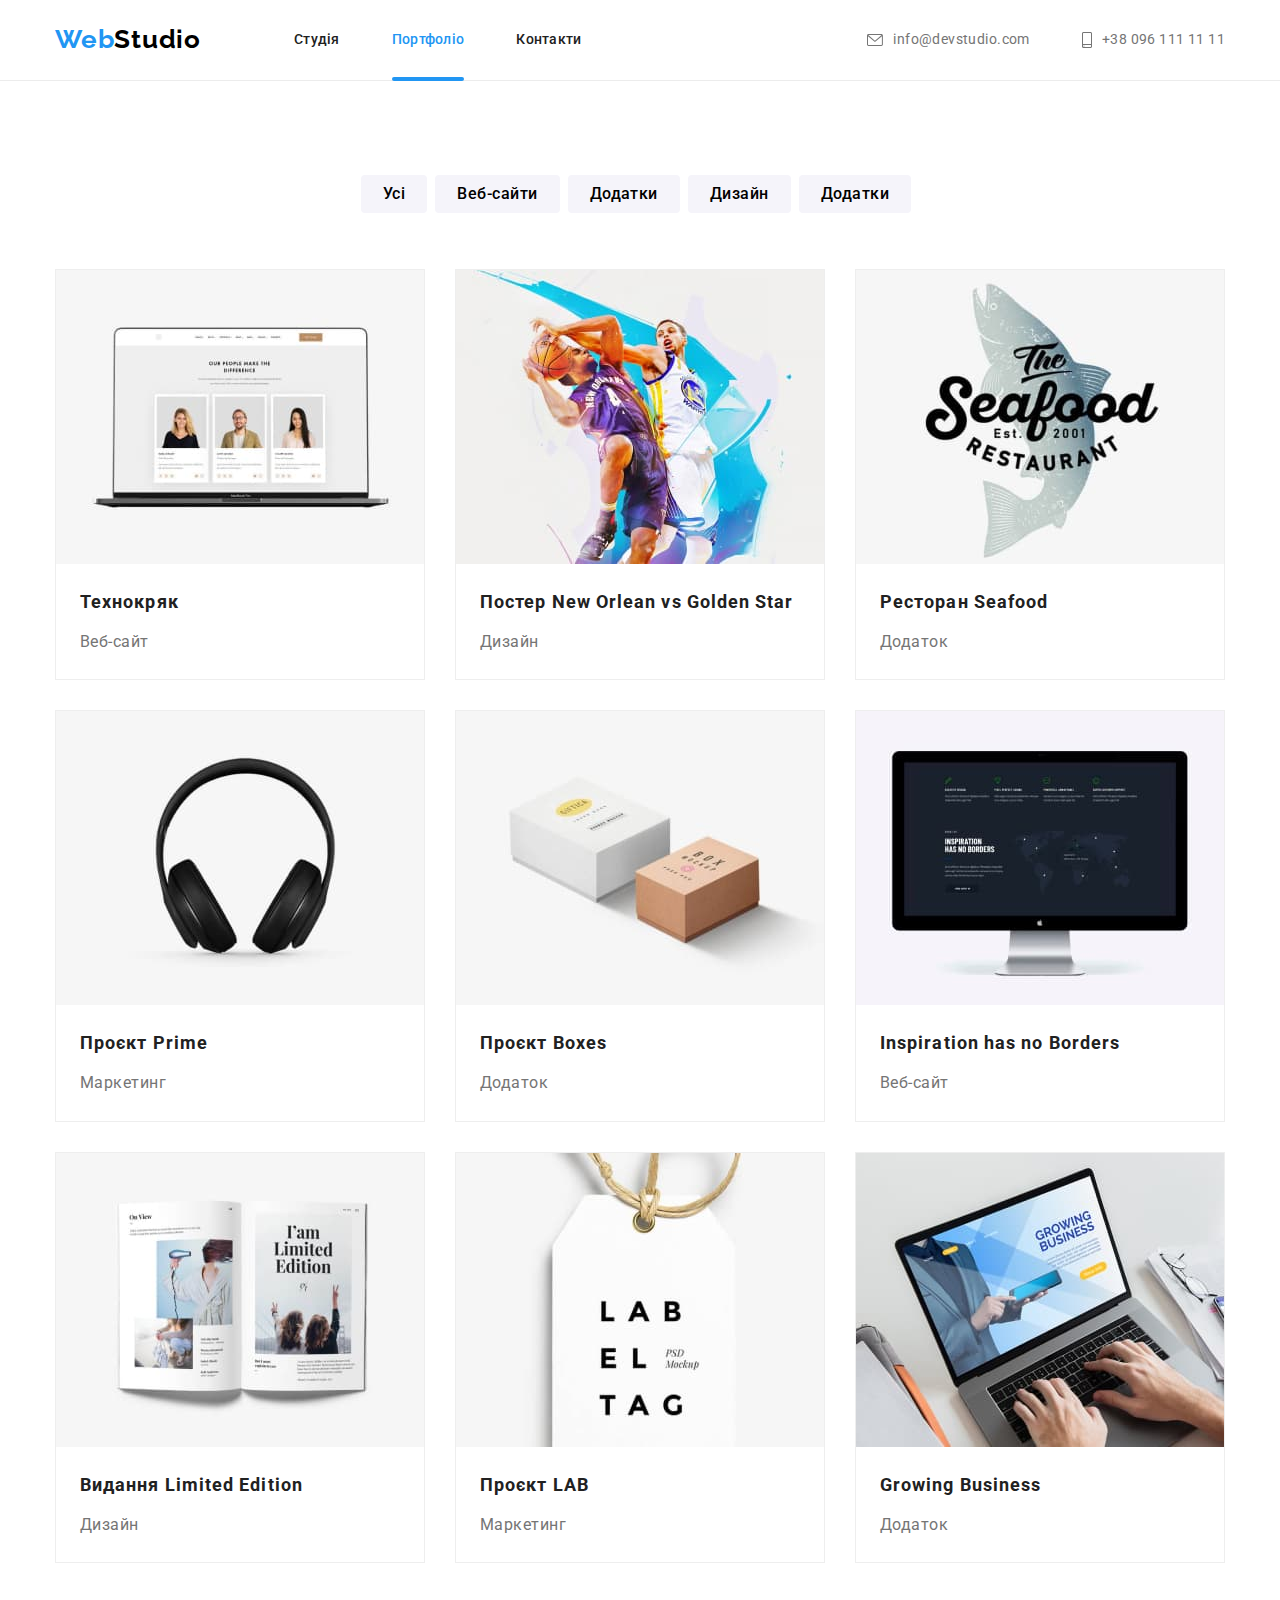
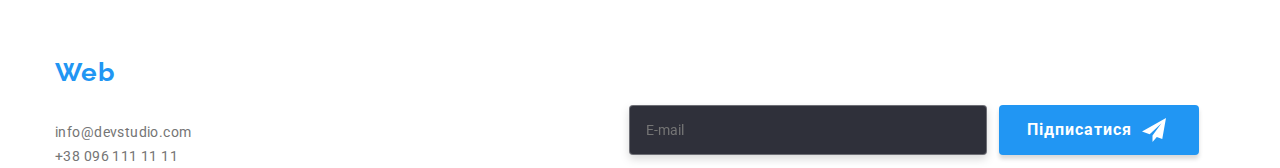
==== commit 8ae65558: "111" ====
--- a/portfolio.html
+++ b/portfolio.html
@@ -18,27 +18,27 @@
   <body>
     <header>
       <div class="conteiner header-conteiner">
-        <nav class="nav-roof">
+        <nav class="header-navigation">
           <a class="logo-w" href="./index.html">
             <span class="logo">Web</span>Studio
           </a>
-          <ul class="navigation">
-            <li class="stipes">
-              <a href="./index.html" class="navigation-col cursor">Студія</a>
-            </li>
-            <li class="stipes">
+          <ul class="navigation-contacts-header">
+            <li class="header-navigation-stipes">
+              <a href="./index.html" class="header-navigation-list emphasis">Студія</a>
+            </li>
+            <li class="header-navigation-stipes">
               <a
                 href="./portfolio.html"
-                class="navigation-col cursor-fx current"
+                class="header-navigation-list emphasis-fixed current"
                 >Портфоліо</a
               >
             </li>
-            <li class="stipes">
-              <a href="#" class="navigation-col cursor">Контакти</a>
+            <li class="header-navigation-stipes">
+              <a href="#" class="header-navigation-list emphasis">Контакти</a>
             </li>
           </ul>
         </nav>
-        <ul class="navigation">
+        <ul class="navigation-contacts-header">
           <li>
             <a href="mailto:info@devstudio.com" class="navig-adres">
               <svg
@@ -316,7 +316,7 @@
         </div>
       </section>
     </main>
-    <footer class="web-footer">
+    <footer class="footer-styles">
       <div class="conteiner social-footer">
         <div class="footer-soccial">
           <a class="logo-w-footer" href="./index.html">
@@ -324,9 +324,9 @@
           </a>
           <address>
             <ul>
-              <li class="adre-s">
+              <li class="footer-office-address">
                 <a
-                  class="adress"
+                  class="office-address-footer"
                   href="https://goo.gl/maps/diu9BWf4i3KZR2hF7"
                   rel="noopener noreferrer nofollow"
                 >
@@ -346,7 +346,7 @@
             </ul>
           </address>
         </div>
-        <div class="footer-mg">
+        <div class="social-link-footer">
           <p class="tx-footer">Приєднуйтесь</p>
           <ul class="footer-icon-list">
             <li>
--- a/css/main.min.css
+++ b/css/main.min.css
@@ -1 +1 @@
-:root{--p-text-color: #757575;--bacground-color: #ffffff;--another-bacground-color: #f5f4fa;--board-bacground-color: #2f303a;--titel-link-color: #212121;--contacts-link-color: #757575;--hovers-and-logo-color: #2196f3;--logo-w-color: #000000;--logo-plus-color: #ffffff;--address-bord-color: #ffffff;--botton-colors-portfolio: #f5f4fa;--bacground-color-knopka: #188ce8;--bacground-color-advantages: #f5f4fa;--border-portfolio-pic: #eeeeee;--social-icon-color: #afb1b8}h1,h2,h3,h4,p{margin:0px}ul,ol{margin-top:0;margin-bottom:0;padding-left:0}button{cursor:pointer}img{display:block;max-width:101%;height:auto}.list{list-style:none}.link{text-decoration:none}body{font-family:"Roboto",sans-serif;font-size:14px;letter-spacing:.03em;color:var(--titel-link-color)}header{border-bottom:1px solid #ececec}ul{list-style:none}.conteiner{width:1200px;margin-left:auto;margin-right:auto;padding-left:15px;padding-right:15px}.header-conteiner{display:-webkit-box;display:-ms-flexbox;display:flex;-webkit-box-align:center;-ms-flex-align:center;align-items:center;-webkit-box-pack:justify;-ms-flex-pack:justify;justify-content:space-between}.board-hero{width:700px}.client{padding-top:94px;padding-bottom:94px}.social-footer{display:-webkit-box;display:-ms-flexbox;display:flex;-webkit-box-align:baseline;-ms-flex-align:baseline;align-items:baseline}.visually-hidden{position:absolute;white-space:nowrap;width:1px;height:1px;overflow:hidden;border:0;padding:0;clip:rect(0 0 0 0);-webkit-clip-path:inset(50%);clip-path:inset(50%);margin:-1px}.button-modal{display:-webkit-box;display:-ms-flexbox;display:flex;-webkit-box-align:center;-ms-flex-align:center;align-items:center;-webkit-box-pack:center;-ms-flex-pack:center;justify-content:center;font-style:inherit;font-weight:700;color:var(--bacground-color);font-size:16px;line-height:30px;letter-spacing:.06em;border:none;width:200px;height:50px;background-color:var(--hovers-and-logo-color);-webkit-box-shadow:0px 4px 4px rgba(0,0,0,.15);box-shadow:0px 4px 4px rgba(0,0,0,.15);border-radius:4px;margin:auto;margin-top:30px}.button-modal:hover,.button-modal:focus{background-color:var(--bacground-color-knopka);-webkit-transition:-webkit-box-shadow 250ms cubic-bezier(0.4, 0, 0.2, 1);transition:-webkit-box-shadow 250ms cubic-bezier(0.4, 0, 0.2, 1);transition:box-shadow 250ms cubic-bezier(0.4, 0, 0.2, 1);transition:box-shadow 250ms cubic-bezier(0.4, 0, 0.2, 1), -webkit-box-shadow 250ms cubic-bezier(0.4, 0, 0.2, 1)}.navig-adres{font-weight:400;font-size:14px;line-height:1.7;font-style:normal;letter-spacing:.03em;color:var(--contacts-link-color);text-decoration:none;display:-webkit-box;display:-ms-flexbox;display:flex;-webkit-box-align:center;-ms-flex-align:center;align-items:center;-webkit-transition:color 250ms cubic-bezier(0.4, 0, 0.2, 1);transition:color 250ms cubic-bezier(0.4, 0, 0.2, 1)}.navig-adres:hover,.navig-adres:focus{fill:var(--hovers-and-logo-color);color:var(--hovers-and-logo-color)}.nav-roof{display:-webkit-box;display:-ms-flexbox;display:flex;-webkit-box-align:center;-ms-flex-align:center;align-items:center}.navigation{display:-webkit-box;display:-ms-flexbox;display:flex;-webkit-column-gap:52px;-moz-column-gap:52px;column-gap:52px;font-weight:500;font-size:14px;line-height:1.1;letter-spacing:.02em;fill:currentColor}.navigation .navigation-col{display:block;color:var(--titel-link-color);padding-top:25px;padding-bottom:25px;font-weight:500;font-size:14px;line-height:1.14;letter-spacing:.02em;-webkit-transition:color 250ms cubic-bezier(0.4, 0, 0.2, 1);transition:color 250ms cubic-bezier(0.4, 0, 0.2, 1)}.navigation-col{color:var(--titel-link-color);text-decoration:none}.navigation-col:hover,.navigation-col:focus{color:var(--hovers-and-logo-color)}.navigation-col.current{color:var(--hovers-and-logo-color)}.navigation .navigation-col:hover::after,.navigation .navigation-col:focus::after{-webkit-transform:scale(1);transform:scale(1)}.cursor-fx::after{position:absolute;content:"";bottom:-8px;right:0;width:100%;height:4px;background:var(--hovers-and-logo-color);border-radius:2px}.cursor::after{position:absolute;content:"";bottom:-8px;right:0;width:100%;height:4px;background:var(--hovers-and-logo-color);border-radius:2px;-webkit-transform:scale(0);transform:scale(0);-webkit-transition:-webkit-transform 250ms cubic-bezier(0.4, 0, 0.2, 1);transition:-webkit-transform 250ms cubic-bezier(0.4, 0, 0.2, 1);transition:transform 250ms cubic-bezier(0.4, 0, 0.2, 1);transition:transform 250ms cubic-bezier(0.4, 0, 0.2, 1), -webkit-transform 250ms cubic-bezier(0.4, 0, 0.2, 1)}.stipes{position:relative}.logo{font-weight:700;font-size:26px;line-height:1.2;font-family:"Raleway",sans-serif;letter-spacing:.03em;color:var(--hovers-and-logo-color)}.logo-w{color:var(--logo-w-color);margin-right:93px;padding-top:24px;padding-bottom:25px;font-weight:700;font-size:26px;line-height:1.2;font-family:"Raleway",sans-serif;letter-spacing:.03em;text-decoration:none}.logo-w-footer{color:var(--bacground-color);font-weight:700;font-size:26px;line-height:1.2;font-family:"Raleway",sans-serif;letter-spacing:.03em;text-decoration:none}.board{padding-top:200px;padding-bottom:200px;margin-left:auto;margin-right:auto;background-color:var(--board-bacground-color);background-image:-webkit-gradient(linear, left top, left bottom, from(rgba(47, 48, 58, 0.4)), to(rgba(47, 48, 58, 0.4))),url(../images/bordimg.jpg);background-image:linear-gradient(rgba(47, 48, 58, 0.4), rgba(47, 48, 58, 0.4)),url(../images/bordimg.jpg);background-repeat:no-repeat;background-size:cover;background-position:center;max-width:1600px;height:600px}.hero-title{display:-webkit-box;display:-ms-flexbox;display:flex;-webkit-box-align:center;-ms-flex-align:center;align-items:center;margin-left:auto;margin-right:auto;margin-bottom:40px;font-weight:900;font-size:44px;line-height:1.3;text-align:center;letter-spacing:.06em;text-transform:uppercase;color:var(--address-bord-color)}.hero-button{cursor:pointer;display:block;padding-left:32px;padding-right:32px;padding-bottom:10px;padding-top:10px;margin-left:auto;margin-right:auto;font-family:inherit;font-weight:700;font-size:16px;line-height:1.8;color:var(--logo-plus-color);background:var(--hovers-and-logo-color);-webkit-box-shadow:0px 4px 4px rgba(0,0,0,.15);box-shadow:0px 4px 4px rgba(0,0,0,.15);border-radius:4px;border:none;-webkit-transition:background-color 250ms cubic-bezier(0.4, 0, 0.2, 1);transition:background-color 250ms cubic-bezier(0.4, 0, 0.2, 1)}.hero-button:hover,.hero-button:focus{background-color:var(--hovers-and-logo-color);color:var(--address-bord-color);background:var(--bacground-color-knopka);-webkit-box-shadow:0px 4px 4px rgba(0,0,0,.15);box-shadow:0px 4px 4px rgba(0,0,0,.15)}.us-tx{padding-top:94px}.description-tx{display:-webkit-box;display:-ms-flexbox;display:flex;gap:30px}.box-svg{display:-webkit-box;display:-ms-flexbox;display:flex;height:120px;-webkit-box-pack:center;-ms-flex-pack:center;justify-content:center;-webkit-box-align:center;-ms-flex-align:center;align-items:center;background-color:var(--another-bacground-color);border-radius:4px;-webkit-column-gap:30px;-moz-column-gap:30px;column-gap:30px}.list{margin-bottom:10px;font-size:14px;line-height:1.14;letter-spacing:.03em;text-transform:uppercase;margin-top:30px;color:var(--titel-link-color)}.list-description{font-size:14px;line-height:1.7;letter-spacing:.03em;color:var(--p-text-color)}.what-we-do{padding-top:94px}.what-img{position:relative;display:-webkit-box;display:-ms-flexbox;display:flex;-webkit-column-gap:30px;-moz-column-gap:30px;column-gap:30px;-webkit-box-align:center;-ms-flex-align:center;align-items:center;padding-bottom:94px}.what-list{display:-webkit-box;display:-ms-flexbox;display:flex;-webkit-box-pack:center;-ms-flex-pack:center;justify-content:center;-webkit-box-align:center;-ms-flex-align:center;align-items:center;position:absolute;width:370px;height:70px;background:rgba(47,48,58,.8);top:224px}.what-tx{font-family:inherit;font-weight:700;font-size:14px;line-height:16px;text-transform:uppercase;letter-spacing:.03em;color:var(--bacground-color)}.list-images-work{font-size:36px;line-height:1.1;letter-spacing:.03em;color:var(--titel-link-color);margin-bottom:50px;margin-left:400px;margin-right:400px}.name-staff{font-size:16px;line-height:1.1;letter-spacing:.03em;color:var(--titel-link-color);margin-bottom:10px}.about-staff{font-size:16px;line-height:1.1;letter-spacing:.03em;color:var(--p-text-color);margin-bottom:16px}.name-staf-cards{display:block;text-align:center;padding:30px}.about-team-back{width:270px}.our-advantages{padding-top:94px;padding-bottom:94px;background:var(--bacground-color-advantages)}.our-advantages .about-team-back{background:var(--bacground-color);-webkit-box-shadow:0px 1px 3px rgba(0,0,0,.12),0px 1px 1px rgba(0,0,0,.14),0px 2px 1px rgba(0,0,0,.2);box-shadow:0px 1px 3px rgba(0,0,0,.12),0px 1px 1px rgba(0,0,0,.14),0px 2px 1px rgba(0,0,0,.2);border-radius:0px 0px 4px 4px}.team-work{text-align:center}.profi{display:-webkit-box;display:-ms-flexbox;display:flex;gap:30px}.box-client{display:-webkit-box;display:-ms-flexbox;display:flex;width:170px;height:92px;-webkit-box-pack:center;-ms-flex-pack:center;justify-content:center;-webkit-box-align:center;-ms-flex-align:center;align-items:center;border:1px solid var(--social-icon-color);border-radius:4px;fill:var(--social-icon-color);-webkit-transition:fill 250ms cubic-bezier(0.4, 0, 0.2, 1),border-color 250ms cubic-bezier(0.4, 0, 0.2, 1);transition:fill 250ms cubic-bezier(0.4, 0, 0.2, 1),border-color 250ms cubic-bezier(0.4, 0, 0.2, 1)}.box-client:hover,.box-client:focus{border-color:var(--hovers-and-logo-color);fill:var(--hovers-and-logo-color)}.us-clients{display:-webkit-box;display:-ms-flexbox;display:flex;-webkit-column-gap:30px;-moz-column-gap:30px;column-gap:30px}.clients-work{display:-webkit-box;display:-ms-flexbox;display:flex;-webkit-box-pack:center;-ms-flex-pack:center;justify-content:center;margin-top:0%;margin-left:auto;margin-right:auto}.footer-soccial{margin-right:70px}.adre-s:not(:last-child){margin-bottom:9px}.adress{display:block;font-style:normal;font-weight:400;font-size:14px;line-height:1.7;color:var(--address-bord-color);letter-spacing:.03em;text-decoration:none}.footer-mg{margin-right:93px}.footer-icon-list{display:-webkit-box;display:-ms-flexbox;display:flex;-webkit-column-gap:10px;-moz-column-gap:10px;column-gap:10px}.social-footer-link{display:-webkit-box;display:-ms-flexbox;display:flex;width:44px;height:44px;-webkit-box-pack:center;-ms-flex-pack:center;justify-content:center;-webkit-box-align:center;-ms-flex-align:center;align-items:center;background-color:rgba(255,255,255,.1);border-radius:50%;-webkit-transition:background-color 250ms cubic-bezier(0.4, 0, 0.2, 1);transition:background-color 250ms cubic-bezier(0.4, 0, 0.2, 1)}.social-footer-link:hover,.social-footer-link:focus{background-color:var(--hovers-and-logo-color)}.social-footer-link .social-footer-icon,.social-footer-link .social-footer-icon{fill:var(--bacground-color)}.social-footer-link:hover,.social-footer-link:focus{color:var(--hovers-and-logo-color)}.web-footer{background-color:var(--board-bacground-color);padding-bottom:60px;padding-top:60px}.backdrop{position:fixed;z-index:100;top:0;left:0;width:100%;height:100%;background-color:rgba(0,0,0,.2);-webkit-transition:opacity 250ms ease,visibility 250ms ease,background-color 250ms cubic-bezier(0.4, 0, 0.2, 1);transition:opacity 250ms ease,visibility 250ms ease,background-color 250ms cubic-bezier(0.4, 0, 0.2, 1)}.backdrop.is-hidden{visibility:hidden;opacity:0;pointer-events:none;-webkit-transition:250ms cubic-bezier(0.4, 0, 0.2, 1);transition:250ms cubic-bezier(0.4, 0, 0.2, 1)}.modal{position:absolute;top:50%;left:50%;-webkit-transform:translate(-50%, -50%);transform:translate(-50%, -50%);width:530px;padding:40px 40px;background-color:var(--bacground-color)}.button-modal-close{position:absolute;display:-webkit-box;display:-ms-flexbox;display:flex;-webkit-box-align:center;-ms-flex-align:center;align-items:center;-webkit-box-pack:center;-ms-flex-pack:center;justify-content:center;background-color:rgba(0,0,0,0);border:1px solid rgba(0,0,0,.1);border-radius:50%;width:30px;height:30px;padding:0;left:auto;top:8px;right:8px}.button-modal-close:hover,.button-modal-close:focus{fill:var(--hovers-and-logo-color);-webkit-transition:-webkit-box-shadow 250ms cubic-bezier(0.4, 0, 0.2, 1);transition:-webkit-box-shadow 250ms cubic-bezier(0.4, 0, 0.2, 1);transition:box-shadow 250ms cubic-bezier(0.4, 0, 0.2, 1);transition:box-shadow 250ms cubic-bezier(0.4, 0, 0.2, 1), -webkit-box-shadow 250ms cubic-bezier(0.4, 0, 0.2, 1)}.commentary{display:-webkit-box;display:-ms-flexbox;display:flex;-webkit-box-orient:vertical;-webkit-box-direction:normal;-ms-flex-direction:column;flex-direction:column;margin-top:10px;margin-bottom:20px}.form-to-modal{margin-top:30px}.modal-title{font-family:inherit;font-weight:700;font-size:20px;line-height:23px;text-align:center;color:var(--titel-link-color)}.modal-lab{display:-webkit-box;display:-ms-flexbox;display:flex;-webkit-box-orient:vertical;-webkit-box-direction:normal;-ms-flex-direction:column;flex-direction:column;margin-top:10px}.modal-lab-one{display:-webkit-box;display:-ms-flexbox;display:flex;-webkit-box-orient:vertical;-webkit-box-direction:normal;-ms-flex-direction:column;flex-direction:column}.di-imp-mod{display:block;position:relative}.modal-icon{position:absolute;display:block;top:0;left:0;-webkit-transform:translate(75%, 75%);transform:translate(75%, 75%)}.input-modal:focus+.modal-icon{fill:var(--hovers-and-logo-color);color:var(--hovers-and-logo-color);-webkit-transition:-webkit-box-shadow 250ms cubic-bezier(0.4, 0, 0.2, 1);transition:-webkit-box-shadow 250ms cubic-bezier(0.4, 0, 0.2, 1);transition:box-shadow 250ms cubic-bezier(0.4, 0, 0.2, 1);transition:box-shadow 250ms cubic-bezier(0.4, 0, 0.2, 1), -webkit-box-shadow 250ms cubic-bezier(0.4, 0, 0.2, 1)}.modal-name{display:block;font-family:inherit;font-weight:400;font-size:12px;line-height:14px;color:var(--contacts-link-color);margin-bottom:4px}.input-modal{width:100%;height:40px;border:1px solid rgba(33,33,33,.2);border-radius:4px;padding-left:40px}.input-modal:focus{border-color:var(--hovers-and-logo-color);outline:none;-webkit-transition:-webkit-box-shadow 250ms cubic-bezier(0.4, 0, 0.2, 1);transition:-webkit-box-shadow 250ms cubic-bezier(0.4, 0, 0.2, 1);transition:box-shadow 250ms cubic-bezier(0.4, 0, 0.2, 1);transition:box-shadow 250ms cubic-bezier(0.4, 0, 0.2, 1), -webkit-box-shadow 250ms cubic-bezier(0.4, 0, 0.2, 1)}.modal-comments{width:100%;height:120px;border:1px solid rgba(33,33,33,.2);border-radius:4px;padding-left:16px;padding-top:12px;resize:none;font-family:inherit;font-weight:400;font-size:12px;letter-spacing:inherit}.modal-comments:focus{outline:none;border-color:var(--hovers-and-logo-color);outline:none;-webkit-transition:-webkit-box-shadow 250ms cubic-bezier(0.4, 0, 0.2, 1);transition:-webkit-box-shadow 250ms cubic-bezier(0.4, 0, 0.2, 1);transition:box-shadow 250ms cubic-bezier(0.4, 0, 0.2, 1);transition:box-shadow 250ms cubic-bezier(0.4, 0, 0.2, 1), -webkit-box-shadow 250ms cubic-bezier(0.4, 0, 0.2, 1)}.modal-comments::-webkit-input-placeholder{fill:rgba(117,117,117,.05);font-family:inherit;font-weight:400;font-size:12px;letter-spacing:inherit}.modal-comments::-moz-placeholder{fill:rgba(117,117,117,.05);font-family:inherit;font-weight:400;font-size:12px;letter-spacing:inherit}.modal-comments:-ms-input-placeholder{fill:rgba(117,117,117,.05);font-family:inherit;font-weight:400;font-size:12px;letter-spacing:inherit}.modal-comments::-ms-input-placeholder{fill:rgba(117,117,117,.05);font-family:inherit;font-weight:400;font-size:12px;letter-spacing:inherit}.modal-comments::placeholder{fill:rgba(117,117,117,.05);font-family:inherit;font-weight:400;font-size:12px;letter-spacing:inherit}.modal-check{-webkit-appearance:none;-moz-appearance:none;appearance:none;position:absolute}.ico-hide-checkbox{display:none}.checkbox-modal{display:-webkit-box;display:-ms-flexbox;display:flex;width:16px;height:15px;border:2px solid;border-radius:3px;color:var(--titel-link-color);cursor:pointer;margin-right:10px}.modal-check:checked+.checkbox-modal{background-color:var(--hovers-and-logo-color);border:none}.modal-check:focus+.checkbox-modal{-webkit-box-shadow:0 0 0 2px var(--hovers-and-logo-color);box-shadow:0 0 0 2px var(--hovers-and-logo-color);-webkit-transition:-webkit-box-shadow 250ms cubic-bezier(0.4, 0, 0.2, 1);transition:-webkit-box-shadow 250ms cubic-bezier(0.4, 0, 0.2, 1);transition:box-shadow 250ms cubic-bezier(0.4, 0, 0.2, 1);transition:box-shadow 250ms cubic-bezier(0.4, 0, 0.2, 1), -webkit-box-shadow 250ms cubic-bezier(0.4, 0, 0.2, 1)}.modal-check:checked+.checkbox-modal .ico-hide-checkbox{display:block;fill:var(--bacground-color)}.policy-answer{font-family:inherit;font-weight:400;font-size:14px;line-height:24px;letter-spacing:.03em;color:var(--hovers-and-logo-color)}.modal-check-field{display:-webkit-box;display:-ms-flexbox;display:flex;-webkit-box-align:center;-ms-flex-align:center;align-items:center}.footer-input{display:block;background:#2f303a;color:rgba(255,255,255,.6);width:358px;height:50px;border:1px solid rgba(255,255,255,.3);-webkit-filter:drop-shadow(0px 4px 4px rgba(0, 0, 0, 0.15));filter:drop-shadow(0px 4px 4px rgba(0, 0, 0, 0.15));border-radius:4px;padding-left:16px}.sub-footer{display:-webkit-box;display:-ms-flexbox;display:flex;-webkit-box-align:center;-ms-flex-align:center;align-items:center}.footer-button{font-family:inherit;font-weight:700;font-size:16px;line-height:30px;letter-spacing:.06em;background:var(--hovers-and-logo-color);color:var(--bacground-color);width:200px;height:50px;margin-left:12px;border:none;-webkit-box-shadow:0px 4px 4px rgba(0,0,0,.15);box-shadow:0px 4px 4px rgba(0,0,0,.15);border-radius:4px;display:-webkit-inline-box;display:-ms-inline-flexbox;display:inline-flex;-webkit-box-align:center;-ms-flex-align:center;align-items:center;padding:10px 28px}.icon-button-footer{margin-left:10px}.tx-footer{margin-bottom:20px;color:var(--bacground-color);font-weight:700;font-size:14px;line-height:1.14;text-align:left;text-transform:uppercase}.buttons-portfolio-page{padding-top:94px;padding-bottom:94px}.geo-port-butt{display:-webkit-box;display:-ms-flexbox;display:flex;-webkit-box-align:center;-ms-flex-align:center;align-items:center;-webkit-box-pack:center;-ms-flex-pack:center;justify-content:center;margin-bottom:56px}.pic-port{display:-webkit-box;display:-ms-flexbox;display:flex;-ms-flex-wrap:wrap;flex-wrap:wrap;gap:30px}.portfolio-pic-back{width:370px;background:var(--bacground-color);border:1px solid var(--border-portfolio-pic)}.button-portfolio:not(:last-child){margin-right:8px}.button-portfolio{font-family:inherit;font-weight:500;font-size:16px;line-height:1.6;text-align:center;letter-spacing:.03em;cursor:pointer;height:38px;border-radius:4px;background-color:var(--botton-colors-portfolio);margin-right:8px;padding:6px 22px;border:none;-webkit-transition:color 250ms cubic-bezier(0.4, 0, 0.2, 1),background-color 250ms cubic-bezier(0.4, 0, 0.2, 1);transition:color 250ms cubic-bezier(0.4, 0, 0.2, 1),background-color 250ms cubic-bezier(0.4, 0, 0.2, 1)}.button-portfolio:hover,.button-portfolio:focus{background-color:var(--hovers-and-logo-color);color:var(--address-bord-color);-webkit-box-shadow:0px 3px 1px rgba(0,0,0,.1),0px 1px 2px rgba(0,0,0,.08),0px 2px 2px rgba(0,0,0,.12);box-shadow:0px 3px 1px rgba(0,0,0,.1),0px 1px 2px rgba(0,0,0,.08),0px 2px 2px rgba(0,0,0,.12)}.img-wrapper{position:relative;display:-webkit-box;display:-ms-flexbox;display:flex;overflow:hidden}.overlay{position:absolute;background-color:rgba(33,150,243,.9);height:100%;overflow:auto;-webkit-transform:translateY(100%);transform:translateY(100%);-webkit-transition:-webkit-transform 250ms linear;transition:-webkit-transform 250ms linear;transition:transform 250ms linear;transition:transform 250ms linear, -webkit-transform 250ms linear;-webkit-transition-timing-function:cubic-bezier(0.4, 0, 0.2, 1);transition-timing-function:cubic-bezier(0.4, 0, 0.2, 1)}.portfolink{display:block;text-decoration:none;-webkit-transition:-webkit-box-shadow 250ms cubic-bezier(0.4, 0, 0.2, 1);transition:-webkit-box-shadow 250ms cubic-bezier(0.4, 0, 0.2, 1);transition:box-shadow 250ms cubic-bezier(0.4, 0, 0.2, 1);transition:box-shadow 250ms cubic-bezier(0.4, 0, 0.2, 1), -webkit-box-shadow 250ms cubic-bezier(0.4, 0, 0.2, 1)}.portfolink:hover .overlay,.portfolink:focus .overlay{-webkit-transform:translateY(0%);transform:translateY(0%)}.portfolink:hover,.portfolinkfocus{-webkit-box-shadow:0px 1px 1px rgba(0,0,0,.12),0px 4px 4px rgba(0,0,0,.06),1px 4px 6px rgba(0,0,0,.16);box-shadow:0px 1px 1px rgba(0,0,0,.12),0px 4px 4px rgba(0,0,0,.06),1px 4px 6px rgba(0,0,0,.16)}.overlay-tx{color:var(--address-bord-color);font-family:inherit;font-weight:400;letter-spacing:.03em;padding:63px 24px;font-size:18px;line-height:28px}.pot-tx{padding:20px 24px}.list-portfolio{margin-bottom:4px;font-size:18px;line-height:2;letter-spacing:.06em;color:var(--titel-link-color)}.list-portfolio-hide{font-size:16px;line-height:2.2;letter-spacing:.03em;color:var(--contacts-link-color)}.portfolio-pic-back{width:370px;background:var(--bacground-color);border:1px solid var(--border-portfolio-pic)}.conta-ic{margin-right:10px}.conta-ic:hover,.conta-ic:focus{color:var(--hovers-and-logo-color)}.social-list{display:-webkit-box;display:-ms-flexbox;display:flex;-webkit-box-pack:center;-ms-flex-pack:center;justify-content:center;-webkit-column-gap:10px;-moz-column-gap:10px;column-gap:10px}.social-list-icon{width:20px;height:20px}.social-list-link{width:44px;height:44px;border-radius:50%;background-color:var(--bacground-color);display:-webkit-box;display:-ms-flexbox;display:flex;-webkit-box-align:center;-ms-flex-align:center;align-items:center;-webkit-box-pack:center;-ms-flex-pack:center;justify-content:center;fill:var(--social-icon-color);-webkit-transition:background-color 250ms cubic-bezier(0.4, 0, 0.2, 1),fill 250ms cubic-bezier(0.4, 0, 0.2, 1);transition:background-color 250ms cubic-bezier(0.4, 0, 0.2, 1),fill 250ms cubic-bezier(0.4, 0, 0.2, 1)}.social-list-link:hover,.social-list-link:focus{background-color:var(--hovers-and-logo-color)}.social-list-link:hover .social-list-icon,.social-list-link:focus .social-list-icon{fill:var(--bacground-color)}.social-footer-icon{width:20px;height:20px;fill:var(--bacground-color)}.footer-adr{display:-webkit-box;display:-ms-flexbox;display:flex}.address{margin-top:20px}/*# sourceMappingURL=main.min.css.map */+:root{--p-text-color: #757575;--bacground-color: #ffffff;--another-bacground-color: #f5f4fa;--board-bacground-color: #2f303a;--titel-link-color: #212121;--contacts-link-color: #757575;--hovers-and-logo-color: #2196f3;--logo-w-color: #000000;--logo-plus-color: #ffffff;--address-bord-color: #ffffff;--botton-colors-portfolio: #f5f4fa;--bacground-color-knopka: #188ce8;--bacground-color-advantages: #f5f4fa;--border-portfolio-pic: #eeeeee;--social-icon-color: #afb1b8}h1,h2,h3,h4,p{margin:0px}ul,ol{margin-top:0;margin-bottom:0;padding-left:0}button{cursor:pointer}img{display:block;max-width:101%;height:auto}.list{list-style:none}.link{text-decoration:none}body{font-family:"Roboto",sans-serif;font-size:14px;letter-spacing:.03em;color:var(--titel-link-color)}header{border-bottom:1px solid #ececec}ul{list-style:none}.conteiner{width:1200px;margin-left:auto;margin-right:auto;padding-left:15px;padding-right:15px}.header-conteiner{display:-webkit-box;display:-ms-flexbox;display:flex;-webkit-box-align:center;-ms-flex-align:center;align-items:center;-webkit-box-pack:justify;-ms-flex-pack:justify;justify-content:space-between}.board-hero{width:700px}.client{padding-top:94px;padding-bottom:94px}.social-footer{display:-webkit-box;display:-ms-flexbox;display:flex;-webkit-box-align:baseline;-ms-flex-align:baseline;align-items:baseline}.visually-hidden{position:absolute;white-space:nowrap;width:1px;height:1px;overflow:hidden;border:0;padding:0;clip:rect(0 0 0 0);-webkit-clip-path:inset(50%);clip-path:inset(50%);margin:-1px}.button-modal{display:-webkit-box;display:-ms-flexbox;display:flex;-webkit-box-align:center;-ms-flex-align:center;align-items:center;-webkit-box-pack:center;-ms-flex-pack:center;justify-content:center;font-style:inherit;font-weight:700;color:var(--bacground-color);font-size:16px;line-height:30px;letter-spacing:.06em;border:none;width:200px;height:50px;background-color:var(--hovers-and-logo-color);-webkit-box-shadow:0px 4px 4px rgba(0,0,0,.15);box-shadow:0px 4px 4px rgba(0,0,0,.15);border-radius:4px;margin:auto;margin-top:30px}.button-modal:hover,.button-modal:focus{background-color:var(--bacground-color-knopka);-webkit-transition:-webkit-box-shadow 250ms cubic-bezier(0.4, 0, 0.2, 1);transition:-webkit-box-shadow 250ms cubic-bezier(0.4, 0, 0.2, 1);transition:box-shadow 250ms cubic-bezier(0.4, 0, 0.2, 1);transition:box-shadow 250ms cubic-bezier(0.4, 0, 0.2, 1), -webkit-box-shadow 250ms cubic-bezier(0.4, 0, 0.2, 1)}.navig-adres{font-weight:400;font-size:14px;line-height:1.7;font-style:normal;letter-spacing:.03em;color:var(--contacts-link-color);text-decoration:none;display:-webkit-box;display:-ms-flexbox;display:flex;-webkit-box-align:center;-ms-flex-align:center;align-items:center;-webkit-transition:color 250ms cubic-bezier(0.4, 0, 0.2, 1);transition:color 250ms cubic-bezier(0.4, 0, 0.2, 1)}.navig-adres:hover,.navig-adres:focus{fill:var(--hovers-and-logo-color);color:var(--hovers-and-logo-color)}.header-navigation{display:-webkit-box;display:-ms-flexbox;display:flex;-webkit-box-align:center;-ms-flex-align:center;align-items:center}.navigation-contacts-header{display:-webkit-box;display:-ms-flexbox;display:flex;-webkit-column-gap:52px;-moz-column-gap:52px;column-gap:52px;font-weight:500;font-size:14px;line-height:1.1;letter-spacing:.02em;fill:currentColor}.navigation-contacts-header .header-navigation-list{display:block;color:var(--titel-link-color);padding-top:25px;padding-bottom:25px;font-weight:500;font-size:14px;line-height:1.14;letter-spacing:.02em;-webkit-transition:color 250ms cubic-bezier(0.4, 0, 0.2, 1);transition:color 250ms cubic-bezier(0.4, 0, 0.2, 1)}.header-navigation-list{color:var(--titel-link-color);text-decoration:none}.header-navigation-list:hover,.header-navigation-list:focus{color:var(--hovers-and-logo-color)}.header-navigation-list.current{color:var(--hovers-and-logo-color)}.navigation-contacts-header .header-navigation-list:hover::after,.navigation-contacts-header .header-navigation-list:focus::after{-webkit-transform:scale(1);transform:scale(1)}.emphasis-fixed::after{position:absolute;content:"";bottom:-8px;right:0;width:100%;height:4px;background:var(--hovers-and-logo-color);border-radius:2px}.emphasis::after{position:absolute;content:"";bottom:-8px;right:0;width:100%;height:4px;background:var(--hovers-and-logo-color);border-radius:2px;-webkit-transform:scale(0);transform:scale(0);-webkit-transition:-webkit-transform 250ms cubic-bezier(0.4, 0, 0.2, 1);transition:-webkit-transform 250ms cubic-bezier(0.4, 0, 0.2, 1);transition:transform 250ms cubic-bezier(0.4, 0, 0.2, 1);transition:transform 250ms cubic-bezier(0.4, 0, 0.2, 1), -webkit-transform 250ms cubic-bezier(0.4, 0, 0.2, 1)}.header-navigation-stipes{position:relative}.logo{font-weight:700;font-size:26px;line-height:1.2;font-family:"Raleway",sans-serif;letter-spacing:.03em;color:var(--hovers-and-logo-color)}.logo-w{color:var(--logo-w-color);margin-right:93px;padding-top:24px;padding-bottom:25px;font-weight:700;font-size:26px;line-height:1.2;font-family:"Raleway",sans-serif;letter-spacing:.03em;text-decoration:none}.logo-w-footer{color:var(--bacground-color);font-weight:700;font-size:26px;line-height:1.2;font-family:"Raleway",sans-serif;letter-spacing:.03em;text-decoration:none}.board{padding-top:200px;padding-bottom:200px;margin-left:auto;margin-right:auto;background-color:var(--board-bacground-color);background-image:-webkit-gradient(linear, left top, left bottom, from(rgba(47, 48, 58, 0.4)), to(rgba(47, 48, 58, 0.4))),url(../images/bordimg.jpg);background-image:linear-gradient(rgba(47, 48, 58, 0.4), rgba(47, 48, 58, 0.4)),url(../images/bordimg.jpg);background-repeat:no-repeat;background-size:cover;background-position:center;max-width:1600px;height:600px}.hero-title{display:-webkit-box;display:-ms-flexbox;display:flex;-webkit-box-align:center;-ms-flex-align:center;align-items:center;margin-left:auto;margin-right:auto;margin-bottom:40px;font-weight:900;font-size:44px;line-height:1.3;text-align:center;letter-spacing:.06em;text-transform:uppercase;color:var(--address-bord-color)}.hero-button{cursor:pointer;display:block;padding-left:32px;padding-right:32px;padding-bottom:10px;padding-top:10px;margin-left:auto;margin-right:auto;font-family:inherit;font-weight:700;font-size:16px;line-height:1.8;color:var(--logo-plus-color);background:var(--hovers-and-logo-color);-webkit-box-shadow:0px 4px 4px rgba(0,0,0,.15);box-shadow:0px 4px 4px rgba(0,0,0,.15);border-radius:4px;border:none;-webkit-transition:background-color 250ms cubic-bezier(0.4, 0, 0.2, 1);transition:background-color 250ms cubic-bezier(0.4, 0, 0.2, 1)}.hero-button:hover,.hero-button:focus{background-color:var(--hovers-and-logo-color);color:var(--address-bord-color);background:var(--bacground-color-knopka);-webkit-box-shadow:0px 4px 4px rgba(0,0,0,.15);box-shadow:0px 4px 4px rgba(0,0,0,.15)}.us-tx{padding-top:94px}.description-tx{display:-webkit-box;display:-ms-flexbox;display:flex;gap:30px}.box-svg{display:-webkit-box;display:-ms-flexbox;display:flex;height:120px;-webkit-box-pack:center;-ms-flex-pack:center;justify-content:center;-webkit-box-align:center;-ms-flex-align:center;align-items:center;background-color:var(--another-bacground-color);border-radius:4px;-webkit-column-gap:30px;-moz-column-gap:30px;column-gap:30px}.list{margin-bottom:10px;font-size:14px;line-height:1.14;letter-spacing:.03em;text-transform:uppercase;margin-top:30px;color:var(--titel-link-color)}.list-description{font-size:14px;line-height:1.7;letter-spacing:.03em;color:var(--p-text-color)}.what-we-do{padding-top:94px}.what-img{position:relative;display:-webkit-box;display:-ms-flexbox;display:flex;-webkit-column-gap:30px;-moz-column-gap:30px;column-gap:30px;-webkit-box-align:center;-ms-flex-align:center;align-items:center;padding-bottom:94px}.what-list{display:-webkit-box;display:-ms-flexbox;display:flex;-webkit-box-pack:center;-ms-flex-pack:center;justify-content:center;-webkit-box-align:center;-ms-flex-align:center;align-items:center;position:absolute;width:370px;height:70px;background:rgba(47,48,58,.8);top:224px}.what-tx{font-family:inherit;font-weight:700;font-size:14px;line-height:16px;text-transform:uppercase;letter-spacing:.03em;color:var(--bacground-color)}.list-images-work{font-size:36px;line-height:1.1;letter-spacing:.03em;color:var(--titel-link-color);margin-bottom:50px;margin-left:400px;margin-right:400px}.name-staff{font-size:16px;line-height:1.1;letter-spacing:.03em;color:var(--titel-link-color);margin-bottom:10px}.about-staff{font-size:16px;line-height:1.1;letter-spacing:.03em;color:var(--p-text-color);margin-bottom:16px}.name-staf-cards{display:block;text-align:center;padding:30px}.about-team-back{width:270px}.our-advantages{padding-top:94px;padding-bottom:94px;background:var(--bacground-color-advantages)}.our-advantages .about-team-back{background:var(--bacground-color);-webkit-box-shadow:0px 1px 3px rgba(0,0,0,.12),0px 1px 1px rgba(0,0,0,.14),0px 2px 1px rgba(0,0,0,.2);box-shadow:0px 1px 3px rgba(0,0,0,.12),0px 1px 1px rgba(0,0,0,.14),0px 2px 1px rgba(0,0,0,.2);border-radius:0px 0px 4px 4px}.team-work{text-align:center}.profi{display:-webkit-box;display:-ms-flexbox;display:flex;gap:30px}.box-client{display:-webkit-box;display:-ms-flexbox;display:flex;width:170px;height:92px;-webkit-box-pack:center;-ms-flex-pack:center;justify-content:center;-webkit-box-align:center;-ms-flex-align:center;align-items:center;border:1px solid var(--social-icon-color);border-radius:4px;fill:var(--social-icon-color);-webkit-transition:fill 250ms cubic-bezier(0.4, 0, 0.2, 1),border-color 250ms cubic-bezier(0.4, 0, 0.2, 1);transition:fill 250ms cubic-bezier(0.4, 0, 0.2, 1),border-color 250ms cubic-bezier(0.4, 0, 0.2, 1)}.box-client:hover,.box-client:focus{border-color:var(--hovers-and-logo-color);fill:var(--hovers-and-logo-color)}.us-clients{display:-webkit-box;display:-ms-flexbox;display:flex;-webkit-column-gap:30px;-moz-column-gap:30px;column-gap:30px}.clients-work{display:-webkit-box;display:-ms-flexbox;display:flex;-webkit-box-pack:center;-ms-flex-pack:center;justify-content:center;margin-top:0%;margin-left:auto;margin-right:auto}.footer-soccial{margin-right:70px}.footer-office-address:not(:last-child){margin-bottom:9px}.office-address-footer{display:block;font-style:normal;font-weight:400;font-size:14px;line-height:1.7;color:var(--address-bord-color);letter-spacing:.03em;text-decoration:none}.social-link-footer{margin-right:93px}.footer-icon-list{display:-webkit-box;display:-ms-flexbox;display:flex;-webkit-column-gap:10px;-moz-column-gap:10px;column-gap:10px}.social-footer-link{display:-webkit-box;display:-ms-flexbox;display:flex;width:44px;height:44px;-webkit-box-pack:center;-ms-flex-pack:center;justify-content:center;-webkit-box-align:center;-ms-flex-align:center;align-items:center;background-color:rgba(255,255,255,.1);border-radius:50%;-webkit-transition:background-color 250ms cubic-bezier(0.4, 0, 0.2, 1);transition:background-color 250ms cubic-bezier(0.4, 0, 0.2, 1)}.social-footer-link:hover,.social-footer-link:focus{background-color:var(--hovers-and-logo-color)}.social-footer-link .social-footer-icon,.social-footer-link .social-footer-icon{fill:var(--bacground-color)}.social-footer-link:hover,.social-footer-link:focus{color:var(--hovers-and-logo-color)}.web-footer{background-color:var(--board-bacground-color);padding-bottom:60px;padding-top:60px}.backdrop{position:fixed;z-index:100;top:0;left:0;width:100%;height:100%;background-color:rgba(0,0,0,.2);-webkit-transition:opacity 250ms ease,visibility 250ms ease,background-color 250ms cubic-bezier(0.4, 0, 0.2, 1);transition:opacity 250ms ease,visibility 250ms ease,background-color 250ms cubic-bezier(0.4, 0, 0.2, 1)}.backdrop.is-hidden{visibility:hidden;opacity:0;pointer-events:none;-webkit-transition:250ms cubic-bezier(0.4, 0, 0.2, 1);transition:250ms cubic-bezier(0.4, 0, 0.2, 1)}.modal{position:absolute;top:50%;left:50%;-webkit-transform:translate(-50%, -50%);transform:translate(-50%, -50%);width:530px;padding:40px 40px;background-color:var(--bacground-color)}.button-modal-close{position:absolute;display:-webkit-box;display:-ms-flexbox;display:flex;-webkit-box-align:center;-ms-flex-align:center;align-items:center;-webkit-box-pack:center;-ms-flex-pack:center;justify-content:center;background-color:rgba(0,0,0,0);border:1px solid rgba(0,0,0,.1);border-radius:50%;width:30px;height:30px;padding:0;left:auto;top:8px;right:8px}.button-modal-close:hover,.button-modal-close:focus{fill:var(--hovers-and-logo-color);-webkit-transition:-webkit-box-shadow 250ms cubic-bezier(0.4, 0, 0.2, 1);transition:-webkit-box-shadow 250ms cubic-bezier(0.4, 0, 0.2, 1);transition:box-shadow 250ms cubic-bezier(0.4, 0, 0.2, 1);transition:box-shadow 250ms cubic-bezier(0.4, 0, 0.2, 1), -webkit-box-shadow 250ms cubic-bezier(0.4, 0, 0.2, 1)}.commentary{display:-webkit-box;display:-ms-flexbox;display:flex;-webkit-box-orient:vertical;-webkit-box-direction:normal;-ms-flex-direction:column;flex-direction:column;margin-top:10px;margin-bottom:20px}.form-to-modal{margin-top:30px}.modal-title{font-family:inherit;font-weight:700;font-size:20px;line-height:23px;text-align:center;color:var(--titel-link-color)}.modal-lab{display:-webkit-box;display:-ms-flexbox;display:flex;-webkit-box-orient:vertical;-webkit-box-direction:normal;-ms-flex-direction:column;flex-direction:column;margin-top:10px}.modal-lab-one{display:-webkit-box;display:-ms-flexbox;display:flex;-webkit-box-orient:vertical;-webkit-box-direction:normal;-ms-flex-direction:column;flex-direction:column}.di-imp-mod{display:block;position:relative}.modal-icon{position:absolute;display:block;top:0;left:0;-webkit-transform:translate(75%, 75%);transform:translate(75%, 75%)}.input-modal:focus+.modal-icon{fill:var(--hovers-and-logo-color);color:var(--hovers-and-logo-color);-webkit-transition:-webkit-box-shadow 250ms cubic-bezier(0.4, 0, 0.2, 1);transition:-webkit-box-shadow 250ms cubic-bezier(0.4, 0, 0.2, 1);transition:box-shadow 250ms cubic-bezier(0.4, 0, 0.2, 1);transition:box-shadow 250ms cubic-bezier(0.4, 0, 0.2, 1), -webkit-box-shadow 250ms cubic-bezier(0.4, 0, 0.2, 1)}.modal-name{display:block;font-family:inherit;font-weight:400;font-size:12px;line-height:14px;color:var(--contacts-link-color);margin-bottom:4px}.input-modal{width:100%;height:40px;border:1px solid rgba(33,33,33,.2);border-radius:4px;padding-left:40px}.input-modal:focus{border-color:var(--hovers-and-logo-color);outline:none;-webkit-transition:-webkit-box-shadow 250ms cubic-bezier(0.4, 0, 0.2, 1);transition:-webkit-box-shadow 250ms cubic-bezier(0.4, 0, 0.2, 1);transition:box-shadow 250ms cubic-bezier(0.4, 0, 0.2, 1);transition:box-shadow 250ms cubic-bezier(0.4, 0, 0.2, 1), -webkit-box-shadow 250ms cubic-bezier(0.4, 0, 0.2, 1)}.modal-comments{width:100%;height:120px;border:1px solid rgba(33,33,33,.2);border-radius:4px;padding-left:16px;padding-top:12px;resize:none;font-family:inherit;font-weight:400;font-size:12px;letter-spacing:inherit}.modal-comments:focus{outline:none;border-color:var(--hovers-and-logo-color);outline:none;-webkit-transition:-webkit-box-shadow 250ms cubic-bezier(0.4, 0, 0.2, 1);transition:-webkit-box-shadow 250ms cubic-bezier(0.4, 0, 0.2, 1);transition:box-shadow 250ms cubic-bezier(0.4, 0, 0.2, 1);transition:box-shadow 250ms cubic-bezier(0.4, 0, 0.2, 1), -webkit-box-shadow 250ms cubic-bezier(0.4, 0, 0.2, 1)}.modal-comments::-webkit-input-placeholder{fill:rgba(117,117,117,.05);font-family:inherit;font-weight:400;font-size:12px;letter-spacing:inherit}.modal-comments::-moz-placeholder{fill:rgba(117,117,117,.05);font-family:inherit;font-weight:400;font-size:12px;letter-spacing:inherit}.modal-comments:-ms-input-placeholder{fill:rgba(117,117,117,.05);font-family:inherit;font-weight:400;font-size:12px;letter-spacing:inherit}.modal-comments::-ms-input-placeholder{fill:rgba(117,117,117,.05);font-family:inherit;font-weight:400;font-size:12px;letter-spacing:inherit}.modal-comments::placeholder{fill:rgba(117,117,117,.05);font-family:inherit;font-weight:400;font-size:12px;letter-spacing:inherit}.modal-check{-webkit-appearance:none;-moz-appearance:none;appearance:none;position:absolute}.ico-hide-checkbox{display:none}.checkbox-modal{display:-webkit-box;display:-ms-flexbox;display:flex;width:16px;height:15px;border:2px solid;border-radius:3px;color:var(--titel-link-color);cursor:pointer;margin-right:10px}.modal-check:checked+.checkbox-modal{background-color:var(--hovers-and-logo-color);border:none}.modal-check:focus+.checkbox-modal{-webkit-box-shadow:0 0 0 2px var(--hovers-and-logo-color);box-shadow:0 0 0 2px var(--hovers-and-logo-color);-webkit-transition:-webkit-box-shadow 250ms cubic-bezier(0.4, 0, 0.2, 1);transition:-webkit-box-shadow 250ms cubic-bezier(0.4, 0, 0.2, 1);transition:box-shadow 250ms cubic-bezier(0.4, 0, 0.2, 1);transition:box-shadow 250ms cubic-bezier(0.4, 0, 0.2, 1), -webkit-box-shadow 250ms cubic-bezier(0.4, 0, 0.2, 1)}.modal-check:checked+.checkbox-modal .ico-hide-checkbox{display:block;fill:var(--bacground-color)}.policy-answer{font-family:inherit;font-weight:400;font-size:14px;line-height:24px;letter-spacing:.03em;color:var(--hovers-and-logo-color)}.modal-check-field{display:-webkit-box;display:-ms-flexbox;display:flex;-webkit-box-align:center;-ms-flex-align:center;align-items:center}.footer-input{display:block;background:#2f303a;color:rgba(255,255,255,.6);width:358px;height:50px;border:1px solid rgba(255,255,255,.3);-webkit-filter:drop-shadow(0px 4px 4px rgba(0, 0, 0, 0.15));filter:drop-shadow(0px 4px 4px rgba(0, 0, 0, 0.15));border-radius:4px;padding-left:16px}.sub-footer{display:-webkit-box;display:-ms-flexbox;display:flex;-webkit-box-align:center;-ms-flex-align:center;align-items:center}.footer-button{font-family:inherit;font-weight:700;font-size:16px;line-height:30px;letter-spacing:.06em;background:var(--hovers-and-logo-color);color:var(--bacground-color);width:200px;height:50px;margin-left:12px;border:none;-webkit-box-shadow:0px 4px 4px rgba(0,0,0,.15);box-shadow:0px 4px 4px rgba(0,0,0,.15);border-radius:4px;display:-webkit-inline-box;display:-ms-inline-flexbox;display:inline-flex;-webkit-box-align:center;-ms-flex-align:center;align-items:center;padding:10px 28px}.icon-button-footer{margin-left:10px}.tx-footer{margin-bottom:20px;color:var(--bacground-color);font-weight:700;font-size:14px;line-height:1.14;text-align:left;text-transform:uppercase}.buttons-portfolio-page{padding-top:94px;padding-bottom:94px}.geo-port-butt{display:-webkit-box;display:-ms-flexbox;display:flex;-webkit-box-align:center;-ms-flex-align:center;align-items:center;-webkit-box-pack:center;-ms-flex-pack:center;justify-content:center;margin-bottom:56px}.pic-port{display:-webkit-box;display:-ms-flexbox;display:flex;-ms-flex-wrap:wrap;flex-wrap:wrap;gap:30px}.portfolio-pic-back{width:370px;background:var(--bacground-color);border:1px solid var(--border-portfolio-pic)}.button-portfolio:not(:last-child){margin-right:8px}.button-portfolio{font-family:inherit;font-weight:500;font-size:16px;line-height:1.6;text-align:center;letter-spacing:.03em;cursor:pointer;height:38px;border-radius:4px;background-color:var(--botton-colors-portfolio);margin-right:8px;padding:6px 22px;border:none;-webkit-transition:color 250ms cubic-bezier(0.4, 0, 0.2, 1),background-color 250ms cubic-bezier(0.4, 0, 0.2, 1);transition:color 250ms cubic-bezier(0.4, 0, 0.2, 1),background-color 250ms cubic-bezier(0.4, 0, 0.2, 1)}.button-portfolio:hover,.button-portfolio:focus{background-color:var(--hovers-and-logo-color);color:var(--address-bord-color);-webkit-box-shadow:0px 3px 1px rgba(0,0,0,.1),0px 1px 2px rgba(0,0,0,.08),0px 2px 2px rgba(0,0,0,.12);box-shadow:0px 3px 1px rgba(0,0,0,.1),0px 1px 2px rgba(0,0,0,.08),0px 2px 2px rgba(0,0,0,.12)}.img-wrapper{position:relative;display:-webkit-box;display:-ms-flexbox;display:flex;overflow:hidden}.overlay{position:absolute;background-color:rgba(33,150,243,.9);height:100%;overflow:auto;-webkit-transform:translateY(100%);transform:translateY(100%);-webkit-transition:-webkit-transform 250ms linear;transition:-webkit-transform 250ms linear;transition:transform 250ms linear;transition:transform 250ms linear, -webkit-transform 250ms linear;-webkit-transition-timing-function:cubic-bezier(0.4, 0, 0.2, 1);transition-timing-function:cubic-bezier(0.4, 0, 0.2, 1)}.portfolink{display:block;text-decoration:none;-webkit-transition:-webkit-box-shadow 250ms cubic-bezier(0.4, 0, 0.2, 1);transition:-webkit-box-shadow 250ms cubic-bezier(0.4, 0, 0.2, 1);transition:box-shadow 250ms cubic-bezier(0.4, 0, 0.2, 1);transition:box-shadow 250ms cubic-bezier(0.4, 0, 0.2, 1), -webkit-box-shadow 250ms cubic-bezier(0.4, 0, 0.2, 1)}.portfolink:hover .overlay,.portfolink:focus .overlay{-webkit-transform:translateY(0%);transform:translateY(0%)}.portfolink:hover,.portfolinkfocus{-webkit-box-shadow:0px 1px 1px rgba(0,0,0,.12),0px 4px 4px rgba(0,0,0,.06),1px 4px 6px rgba(0,0,0,.16);box-shadow:0px 1px 1px rgba(0,0,0,.12),0px 4px 4px rgba(0,0,0,.06),1px 4px 6px rgba(0,0,0,.16)}.overlay-tx{color:var(--address-bord-color);font-family:inherit;font-weight:400;letter-spacing:.03em;padding:63px 24px;font-size:18px;line-height:28px}.pot-tx{padding:20px 24px}.list-portfolio{margin-bottom:4px;font-size:18px;line-height:2;letter-spacing:.06em;color:var(--titel-link-color)}.list-portfolio-hide{font-size:16px;line-height:2.2;letter-spacing:.03em;color:var(--contacts-link-color)}.portfolio-pic-back{width:370px;background:var(--bacground-color);border:1px solid var(--border-portfolio-pic)}.conta-ic{margin-right:10px}.conta-ic:hover,.conta-ic:focus{color:var(--hovers-and-logo-color)}.social-list{display:-webkit-box;display:-ms-flexbox;display:flex;-webkit-box-pack:center;-ms-flex-pack:center;justify-content:center;-webkit-column-gap:10px;-moz-column-gap:10px;column-gap:10px}.social-list-icon{width:20px;height:20px}.social-list-link{width:44px;height:44px;border-radius:50%;background-color:var(--bacground-color);display:-webkit-box;display:-ms-flexbox;display:flex;-webkit-box-align:center;-ms-flex-align:center;align-items:center;-webkit-box-pack:center;-ms-flex-pack:center;justify-content:center;fill:var(--social-icon-color);-webkit-transition:background-color 250ms cubic-bezier(0.4, 0, 0.2, 1),fill 250ms cubic-bezier(0.4, 0, 0.2, 1);transition:background-color 250ms cubic-bezier(0.4, 0, 0.2, 1),fill 250ms cubic-bezier(0.4, 0, 0.2, 1)}.social-list-link:hover,.social-list-link:focus{background-color:var(--hovers-and-logo-color)}.social-list-link:hover .social-list-icon,.social-list-link:focus .social-list-icon{fill:var(--bacground-color)}.social-footer-icon{width:20px;height:20px;fill:var(--bacground-color)}.footer-adr{display:-webkit-box;display:-ms-flexbox;display:flex}.address{margin-top:20px}/*# sourceMappingURL=main.min.css.map */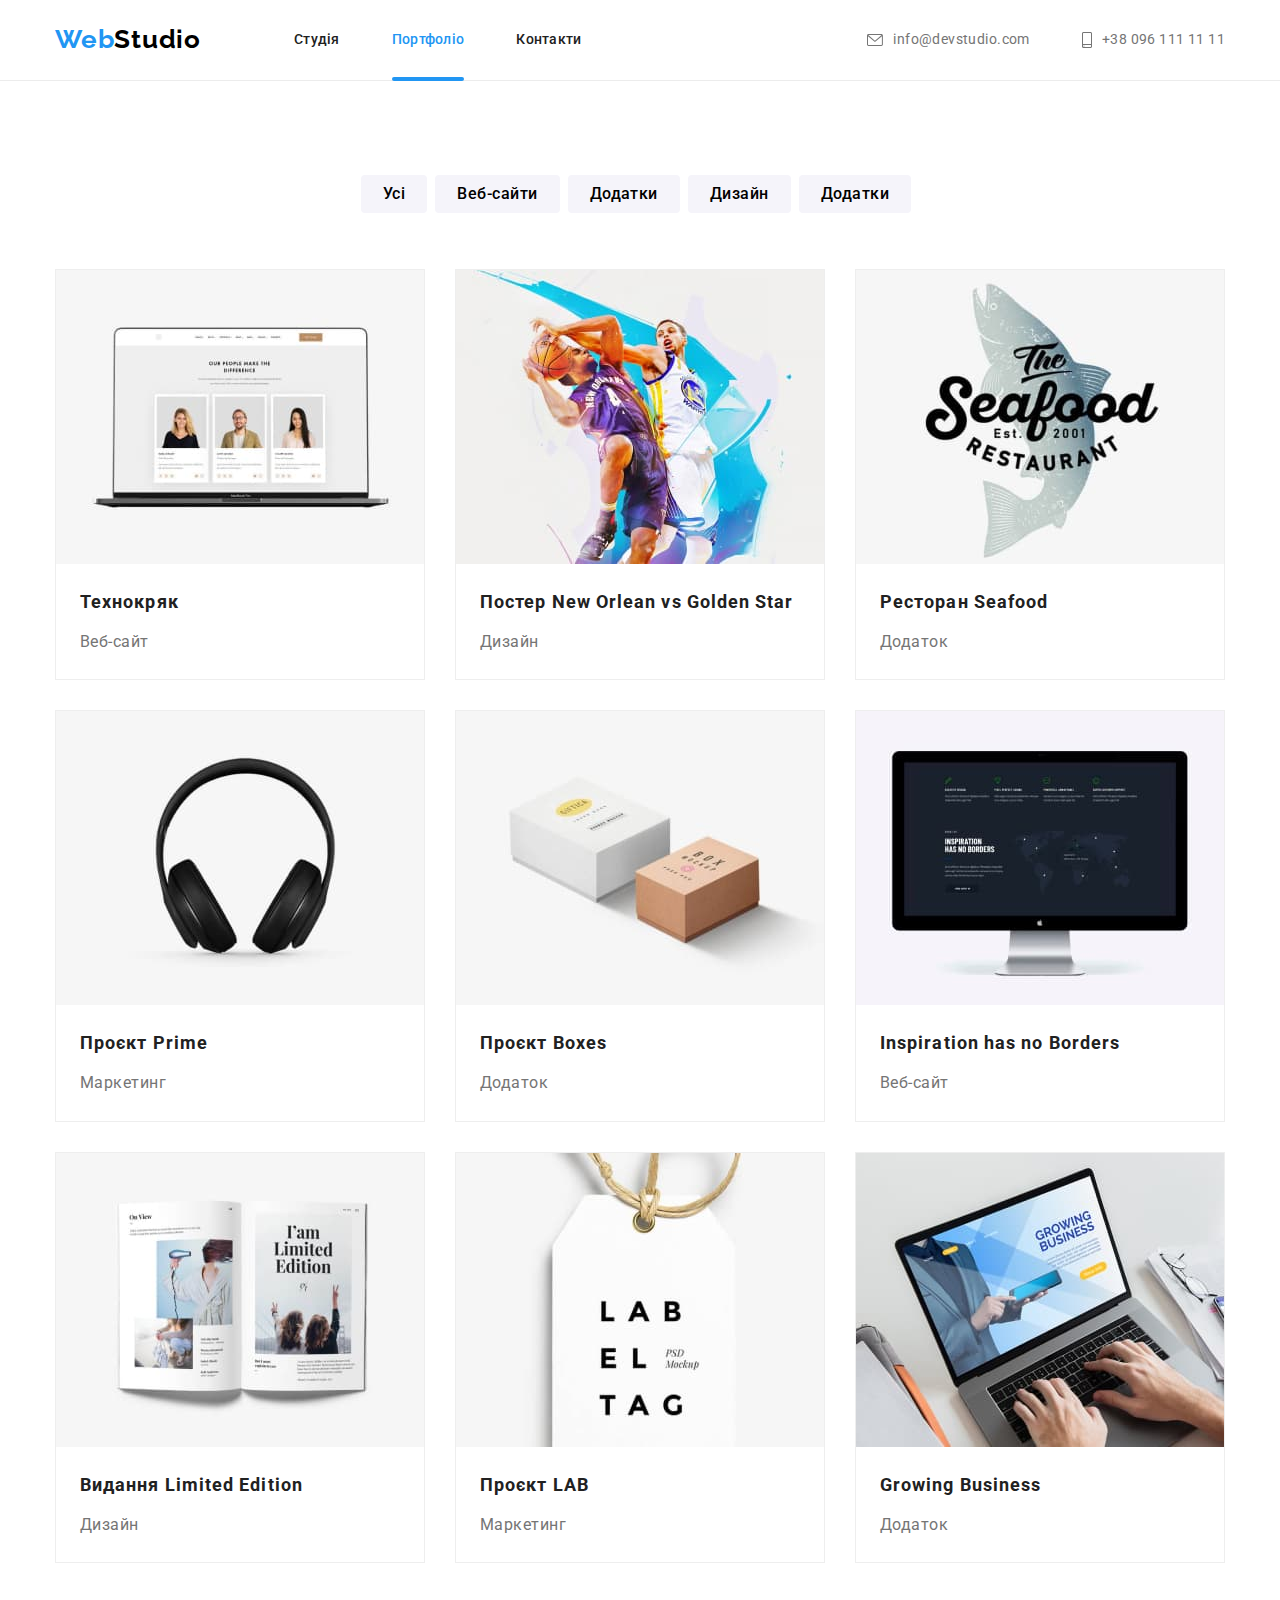
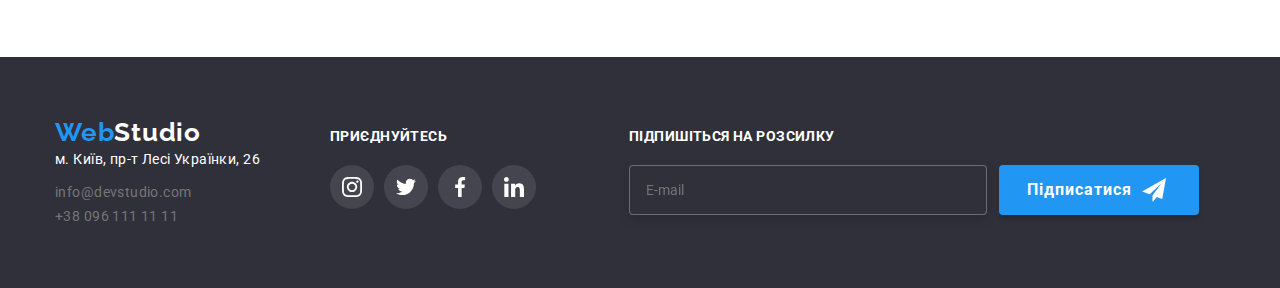
==== commit cefcfdce: "111" ====
--- a/portfolio.html
+++ b/portfolio.html
@@ -316,7 +316,7 @@
         </div>
       </section>
     </main>
-    <footer class="footer-styles">
+    <footer class="web-footer">
       <div class="conteiner social-footer">
         <div class="footer-soccial">
           <a class="logo-w-footer" href="./index.html">
